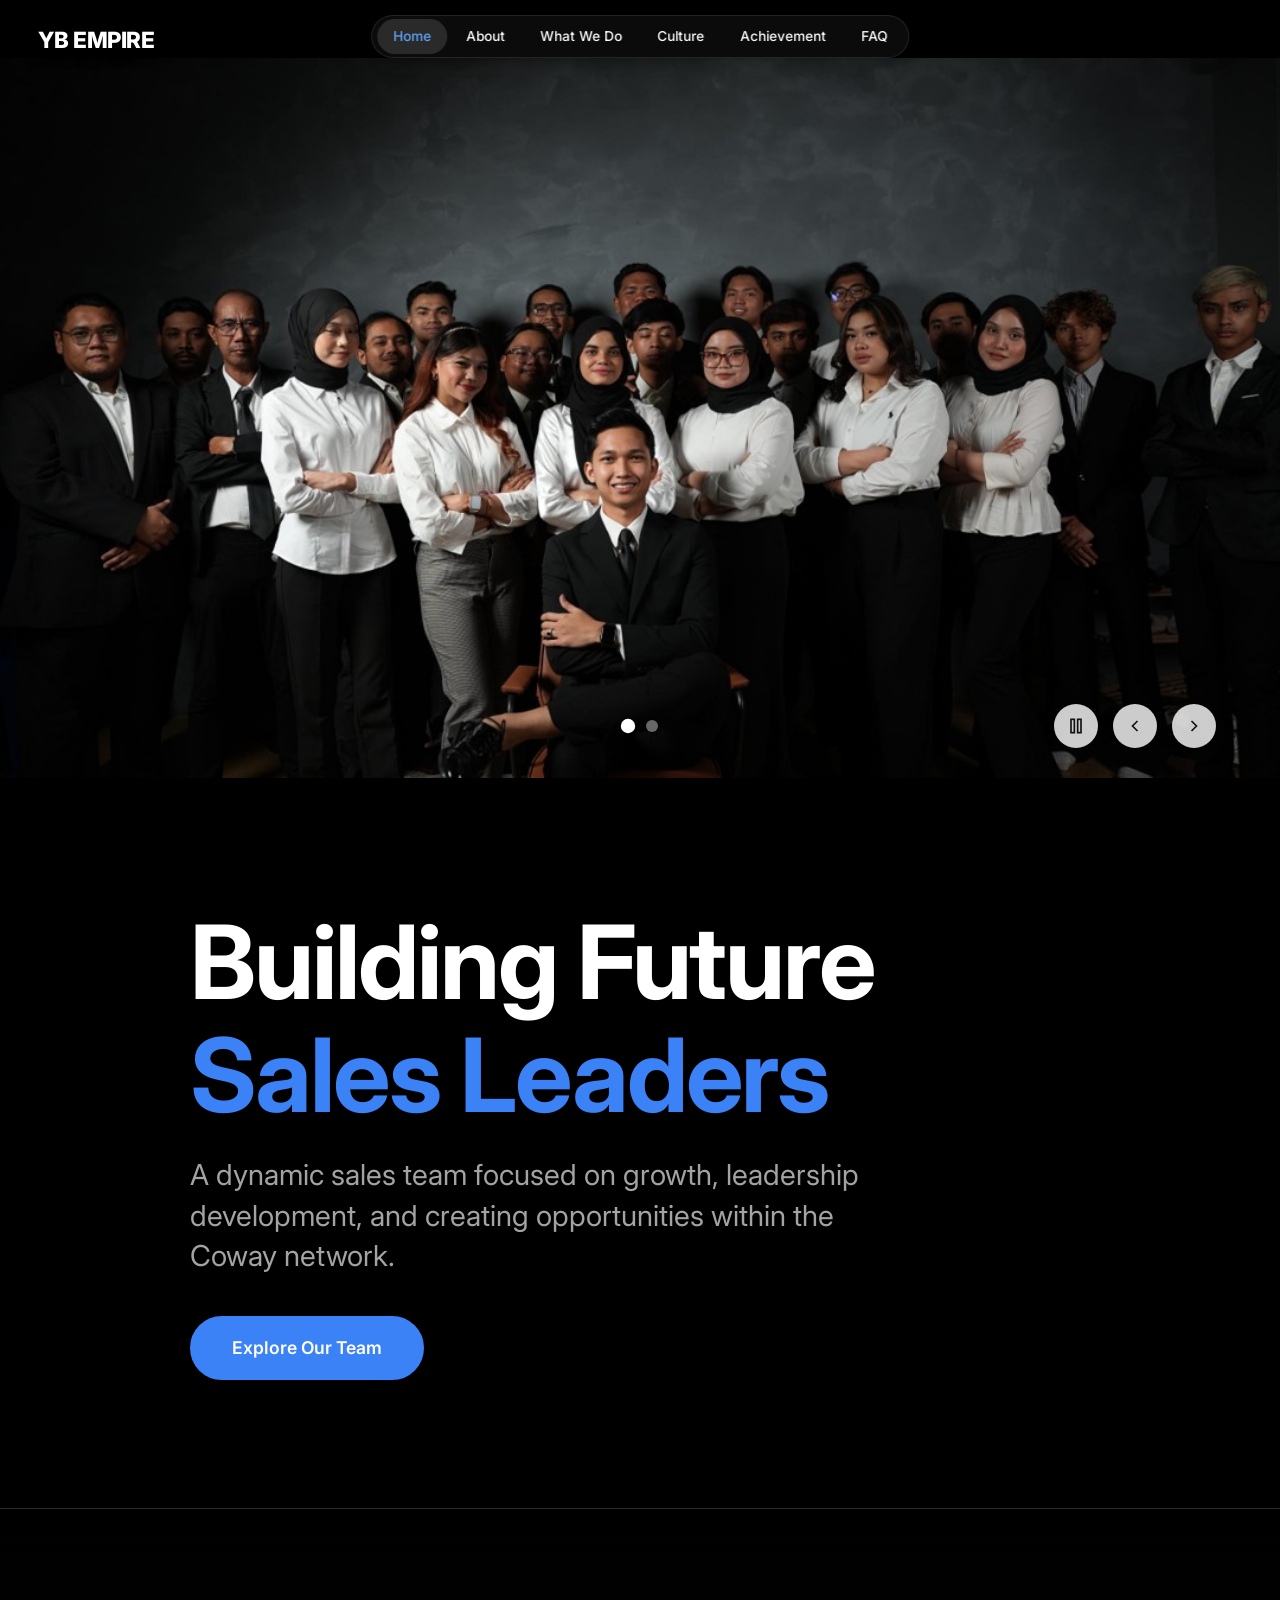
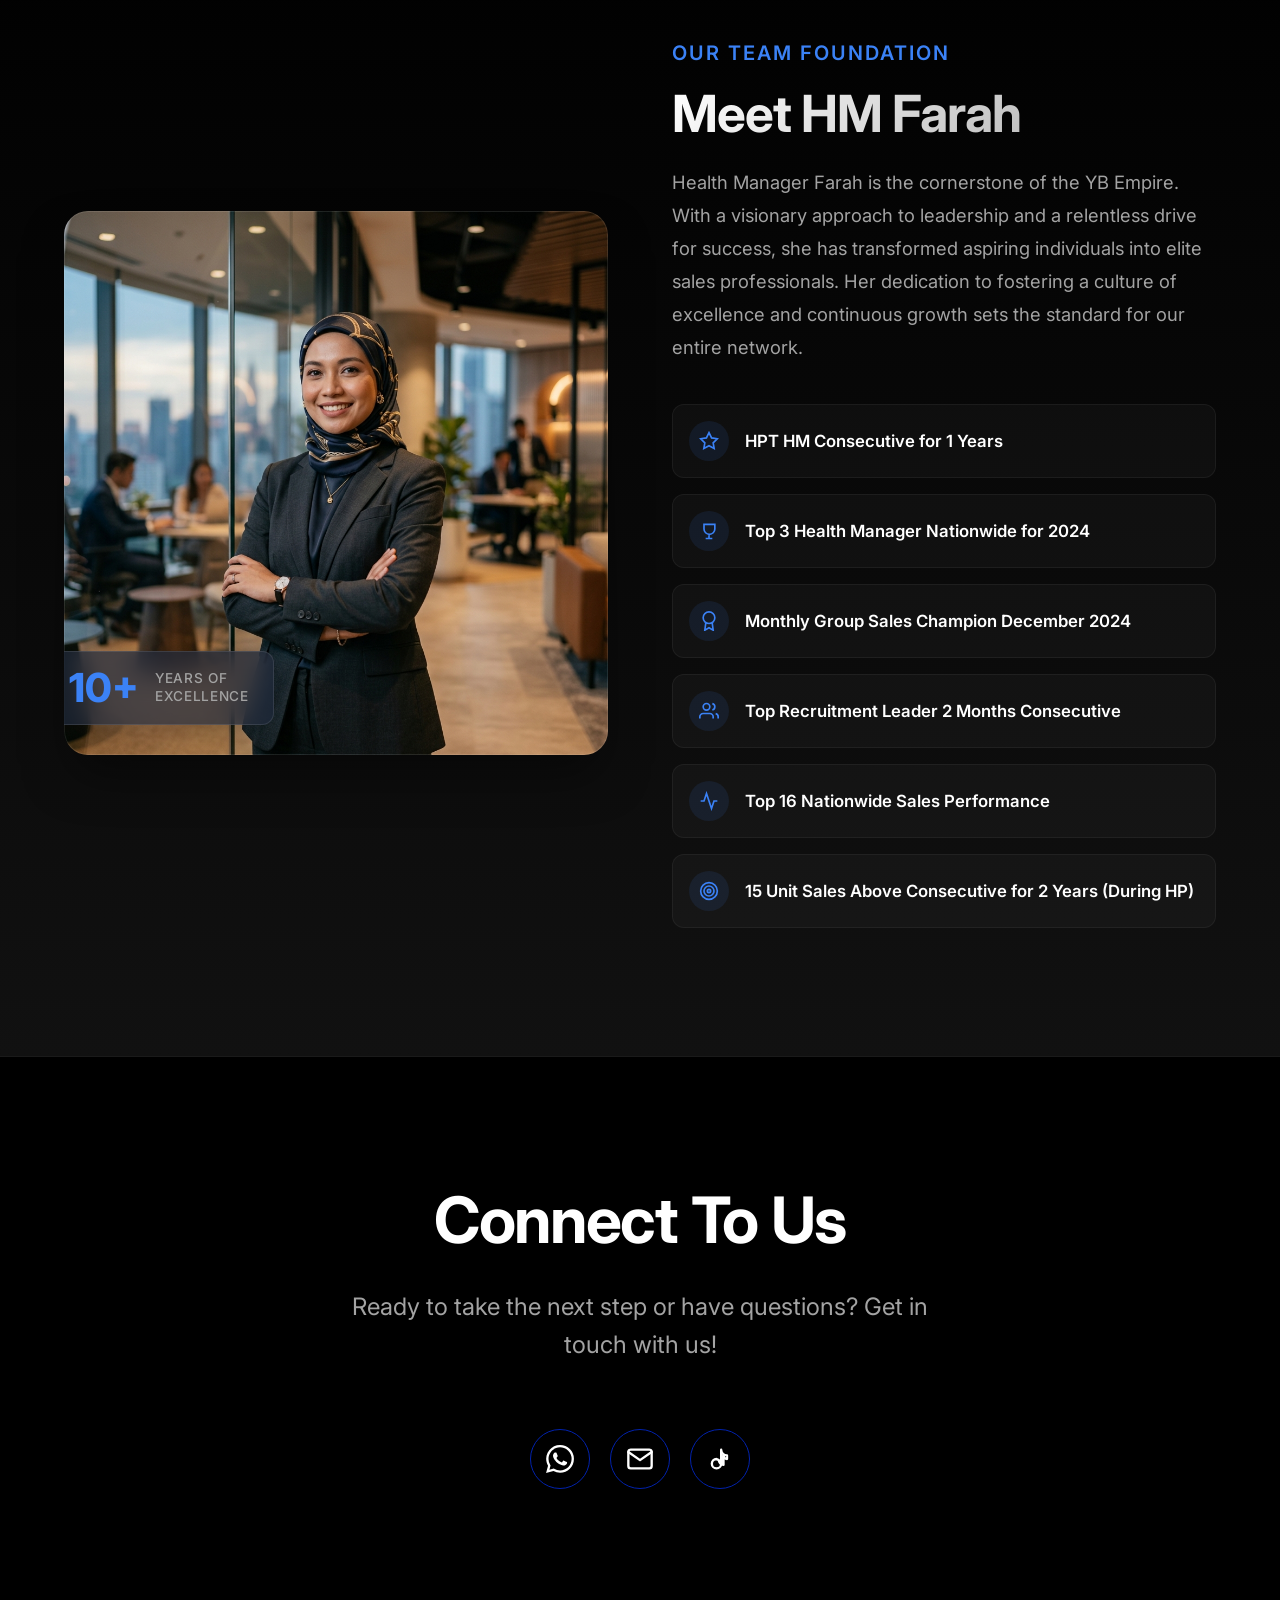
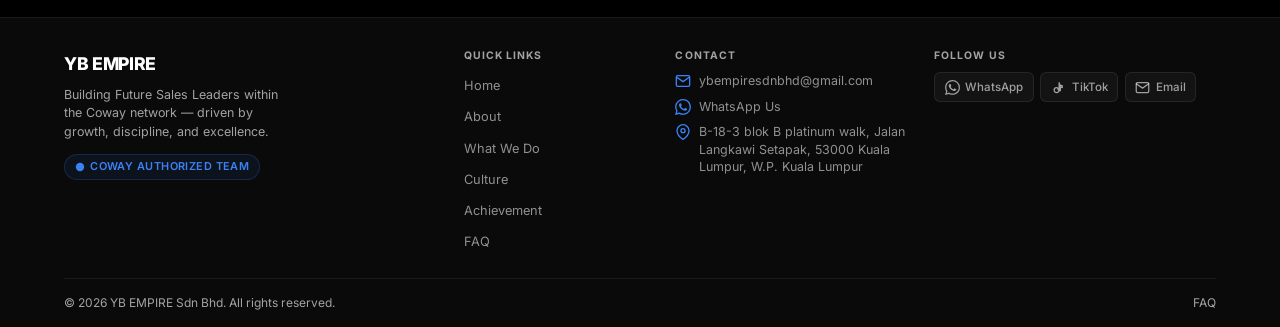
==== index.html @ 5e428b5c "ksjsjaj" ====
<!DOCTYPE html>
<html lang="en">
<head>
   <!-- <meta http-equiv="refresh" content="0;url=maintainance.html"> -->
    <meta charset="UTF-8">
    <meta name="viewport" content="width=device-width, initial-scale=1.0">
    <title>Aiman Jesam | Building Future Sales Leaders</title>
    <!-- Google Fonts -->
    <link rel="preconnect" href="https://fonts.googleapis.com">
    <link rel="preconnect" href="https://fonts.gstatic.com" crossorigin>
    <link href="https://fonts.googleapis.com/css2?family=Inter:wght@300;400;500;600;700;800&display=swap" rel="stylesheet">
    <link rel="stylesheet" href="styles.css">
</head>
<body style="padding-top: 58px;">
    <!-- LOGO -->
    <a href="index.html" class="logo">YB EMPIRE</a>

    <header class="navbar" id="navbar">
        <div class="menu-toggle" id="menu-toggle">
            <span></span>
            <span></span>
            <span></span>
        </div>
        <nav class="nav-links" id="nav-links">
            <a href="index.html" class="active">Home</a>
            <a href="about.html">About</a>
            <a href="services.html">What We Do</a>
            <a href="culture.html">Culture</a>
            <a href="achievement.html">Achievement</a>
            <a href="faq.html">FAQ</a>
        </nav>
    </header>

    <!-- SECTION 1 – PHOTO SLIDER -->
    <section class="hero photo-slider" id="hero" style="min-height: 80vh;">
        <div class="hero-bg">
            <img src="assets/images/background1.jpg" class="slider-image active" alt="Slide 1">
            <img src="assets/images/background2.jpg" class="slider-image" alt="Slide 2">
          
        </div>

        <!-- Slider Controls -->
        <div class="slider-controls">
            <div class="slider-dots">
                <span class="dot active" data-index="0"></span>
                <span class="dot" data-index="1"></span>
                
            </div>
            <div class="slider-buttons">
                <button id="slider-pause" aria-label="Pause">
                    <svg viewBox="0 0 24 24" width="20" height="20" stroke="currentColor" stroke-width="2" fill="none"><rect x="6" y="4" width="4" height="16"></rect><rect x="14" y="4" width="4" height="16"></rect></svg>
                </button>
                <button id="slider-prev" aria-label="Previous">
                    <svg viewBox="0 0 24 24" width="20" height="20" stroke="currentColor" stroke-width="2" fill="none"><polyline points="15 18 9 12 15 6"></polyline></svg>
                </button>
                <button id="slider-next" aria-label="Next">
                    <svg viewBox="0 0 24 24" width="20" height="20" stroke="currentColor" stroke-width="2" fill="none"><polyline points="9 18 15 12 9 6"></polyline></svg>
                </button>
            </div>
        </div>
    </section>

    <!-- SECTION 2 – HERO CONTENT -->
    <section class="hero-text-section section-padding" style="background-color: var(--color-bg);">
        <div class="container hero-content">
            <h1 class="reveal-up" style="font-size: clamp(3.5rem, 8vw, 6.5rem); margin-bottom: 1.5rem; line-height: 1.1; font-weight: 700; letter-spacing: -0.02em;">Building Future <br><span class="text-accent">Sales Leaders</span></h1>
            <p class="subheadline reveal-up delay-1" style="font-size: clamp(1.2rem, 2.5vw, 1.8rem); color: var(--color-text-muted); margin-bottom: 2.5rem; max-width: 700px; line-height: 1.4;">
                A dynamic sales team focused on growth, leadership development, and creating opportunities within the Coway network.
            </p>
            <div class="hero-actions reveal-up delay-2">
                <a href="about.html" class="btn btn-primary" style="padding: 1rem 2.5rem; font-size: 1.1rem;">Explore Our Team</a>
            </div>
        </div>
    </section>

    <!-- SECTION 3 - TEAM FOUNDATION -->
    <section class="team-foundation-section section-padding border-top" id="team-foundation">
        <div class="container">
            <div class="foundation-grid">
                <div class="foundation-image-wrapper reveal-right">
                    <img src="assets/images/hm_farah.png" alt="Health Manager Farah">
                    <div class="foundation-glass-badge">
                        <div class="badge-number">10+</div>
                        <div class="badge-text">Years of<br>Excellence</div>
                    </div>
                </div>
                <div class="foundation-content reveal-up">
                    <div class="foundation-subtitle">Our Team Foundation</div>
                    <h2>Meet HM Farah</h2>
                    <p class="foundation-desc">
                        Health Manager Farah is the cornerstone of the YB Empire. With a visionary approach to leadership and a relentless drive for success, she has transformed aspiring individuals into elite sales professionals. Her dedication to fostering a culture of excellence and continuous growth sets the standard for our entire network.
                    </p>
                    <div class="achievement-list">
                        <div class="achievement-item">
                            <div class="achievement-icon">
                                <svg viewBox="0 0 24 24" width="20" height="20" fill="none" stroke="currentColor" stroke-width="2"><path d="M12 2l3.09 6.26L22 9.27l-5 4.87 1.18 6.88L12 17.77l-6.18 3.25L7 14.14 2 9.27l6.91-1.01L12 2z"></path></svg>
                            </div>
                            <span class="achievement-text">HPT HM Consecutive for 1 Years</span>
                        </div>
                        <div class="achievement-item">
                            <div class="achievement-icon">
                                <svg viewBox="0 0 24 24" width="20" height="20" fill="none" stroke="currentColor" stroke-width="2"><path d="M8 21h8M12 17v4M7 4h10M5 4h14v5.5a6.5 6.5 0 01-13 0V4z"></path></svg>
                            </div>
                            <span class="achievement-text">Top 3 Health Manager Nationwide for 2024</span>
                        </div>
                        <div class="achievement-item">
                            <div class="achievement-icon">
                                <svg viewBox="0 0 24 24" width="20" height="20" fill="none" stroke="currentColor" stroke-width="2"><circle cx="12" cy="8" r="7"></circle><polyline points="8.21 13.89 7 23 12 20 17 23 15.79 13.88"></polyline></svg>
                            </div>
                            <span class="achievement-text">Monthly Group Sales Champion December 2024</span>
                        </div>
                        <div class="achievement-item">
                            <div class="achievement-icon">
                                <svg viewBox="0 0 24 24" width="20" height="20" fill="none" stroke="currentColor" stroke-width="2"><path d="M17 21v-2a4 4 0 0 0-4-4H5a4 4 0 0 0-4 4v2"></path><circle cx="9" cy="7" r="4"></circle><path d="M23 21v-2a4 4 0 0 0-3-3.87"></path><path d="M16 3.13a4 4 0 0 1 0 7.75"></path></svg>
                            </div>
                            <span class="achievement-text">Top Recruitment Leader 2 Months Consecutive</span>
                        </div>
                        <div class="achievement-item">
                            <div class="achievement-icon">
                                <svg viewBox="0 0 24 24" width="20" height="20" fill="none" stroke="currentColor" stroke-width="2"><polyline points="22 12 18 12 15 21 9 3 6 12 2 12"></polyline></svg>
                            </div>
                            <span class="achievement-text">Top 16 Nationwide Sales Performance</span>
                        </div>
                        <div class="achievement-item">
                            <div class="achievement-icon">
                                <svg viewBox="0 0 24 24" width="20" height="20" fill="none" stroke="currentColor" stroke-width="2"><circle cx="12" cy="12" r="10"></circle><circle cx="12" cy="12" r="6"></circle><circle cx="12" cy="12" r="2"></circle></svg>
                            </div>
                            <span class="achievement-text">15 Unit Sales Above Consecutive for 2 Years (During HP)</span>
                        </div>
                    </div>
                </div>
            </div>
        </div>
    </section>

    <!-- SECTION 4 - CONNECT TO US -->
    <section class="connect-cta section-padding text-center border-top" id="connect-cta">
        <div class="container reveal-up">
            <h2 class="section-title">Connect To Us</h2>
            <p class="lead-text mt-3 mx-auto" style="max-width: 600px;">
                Ready to take the next step or have questions? Get in touch with us!
            </p>
            <div class="social-links mt-5 d-flex justify-content-center" style="gap: 20px; flex-wrap: wrap;">
                <a href="https://wa.link/lccv3a" target="_blank" rel="noopener noreferrer" class="social-icon" aria-label="WhatsApp" style="width: 60px; height: 60px;">
                    <svg viewBox="0 0 24 24" width="28" height="28" fill="currentColor"><path d="M17.472 14.382c-.297-.149-1.758-.867-2.03-.967-.273-.099-.471-.148-.67.15-.197.297-.767.966-.94 1.164-.173.199-.347.223-.644.075-.297-.15-1.255-.463-2.39-1.475-.883-.788-1.48-1.761-1.653-2.059-.173-.297-.018-.458.13-.606.134-.133.298-.347.446-.52.149-.174.198-.298.298-.497.099-.198.05-.371-.025-.52-.075-.149-.669-1.612-.916-2.207-.242-.579-.487-.5-.669-.51-.173-.008-.371-.01-.57-.01-.198 0-.52.074-.792.372-.272.297-1.04 1.016-1.04 2.479 0 1.462 1.065 2.875 1.213 3.074.149.198 2.096 3.2 5.077 4.487.709.306 1.262.489 1.694.625.712.227 1.36.195 1.871.118.571-.085 1.758-.719 2.006-1.413.248-.694.248-1.289.173-1.413-.074-.124-.272-.198-.57-.347m-5.421 7.403h-.004a9.87 9.87 0 01-5.031-1.378l-.361-.214-3.741.982.998-3.648-.235-.374a9.86 9.86 0 01-1.51-5.26c.001-5.45 4.436-9.884 9.888-9.884 2.64 0 5.122 1.03 6.988 2.898a9.825 9.825 0 012.893 6.994c-.003 5.45-4.437 9.884-9.885 9.884m8.413-18.297A11.815 11.815 0 0012.05 0C5.495 0 .16 5.335.157 11.892c0 2.096.547 4.142 1.588 5.945L.057 24l6.305-1.654a11.882 11.882 0 005.683 1.448h.005c6.554 0 11.89-5.335 11.893-11.893a11.821 11.821 0 00-3.48-8.413z"/></svg>
                </a>
                <a href="https://mail.google.com/mail/?view=cm&fs=1&to=ybempiresdnbhd@gmail.com" target="_blank" rel="noopener noreferrer" class="social-icon" aria-label="Email" style="width: 60px; height: 60px;">
                    <svg viewBox="0 0 24 24" width="28" height="28" stroke="currentColor" stroke-width="2" fill="none" stroke-linecap="round" stroke-linejoin="round"><path d="M4 4h16c1.1 0 2 .9 2 2v12c0 1.1-.9 2-2 2H4c-1.1 0-2-.9-2-2V6c0-1.1.9-2 2-2z"></path><polyline points="22,6 12,13 2,6"></polyline></svg>
                </a>
                <a href="https://www.tiktok.com/@ybempire_?_t=8QW91o86x9c&_r=1" class="social-icon" aria-label="TikTok" style="width: 60px; height: 60px;">
                    <svg viewBox="0 0 24 24" width="28" height="28" stroke="currentColor" stroke-width="2" fill="none" stroke-linecap="round" stroke-linejoin="round"><path d="M9 12a4 4 0 1 0 4 4V4a5 5 0 0 0 5 5v3a3 3 0 0 1-3-3v8a4 4 0 0 1-4-4z"></path></svg>
                </a>
            </div>
        </div>
    </section>

    <footer class="site-footer">
        <div class="container">
            <div class="footer-grid">
                <!-- Brand Column -->
                <div class="footer-col footer-brand">
                    <a href="index.html" class="footer-logo">YB EMPIRE</a>
                    <p class="footer-tagline">Building Future Sales Leaders within the Coway network — driven by growth, discipline, and excellence.</p>
                    <span class="footer-badge">
                        <svg viewBox="0 0 24 24" width="10" height="10" fill="currentColor"><circle cx="12" cy="12" r="10"/></svg>
                        Coway Authorized Team
                    </span>
                </div>

                <!-- Quick Links Column -->
                <div class="footer-col">
                    <h4>Quick Links</h4>
                    <ul class="footer-links">
                        <li><a href="index.html">Home</a></li>
                        <li><a href="about.html">About</a></li>
                        <li><a href="services.html">What We Do</a></li>
                        <li><a href="culture.html">Culture</a></li>
                        <li><a href="achievement.html">Achievement</a></li>
                        <li><a href="faq.html">FAQ</a></li>
                    </ul>
                </div>

                <!-- Contact Column -->
                <div class="footer-col">
                    <h4>Contact</h4>
                    <ul class="footer-contact-list">
                        <li>
                            <svg viewBox="0 0 24 24" width="16" height="16" fill="none" stroke="currentColor" stroke-width="2"><path d="M4 4h16c1.1 0 2 .9 2 2v12c0 1.1-.9 2-2 2H4c-1.1 0-2-.9-2-2V6c0-1.1.9-2 2-2z"/><polyline points="22,6 12,13 2,6"/></svg>
                            <a href="https://mail.google.com/mail/?view=cm&fs=1&to=ybempiresdnbhd@gmail.com" target="_blank" rel="noopener noreferrer">ybempiresdnbhd@gmail.com</a>
                        </li>
                        <li>
                            <svg viewBox="0 0 24 24" width="16" height="16" fill="currentColor"><path d="M17.472 14.382c-.297-.149-1.758-.867-2.03-.967-.273-.099-.471-.148-.67.15-.197.297-.767.966-.94 1.164-.173.199-.347.223-.644.075-.297-.15-1.255-.463-2.39-1.475-.883-.788-1.48-1.761-1.653-2.059-.173-.297-.018-.458.13-.606.134-.133.298-.347.446-.52.149-.174.198-.298.298-.497.099-.198.05-.371-.025-.52-.075-.149-.669-1.612-.916-2.207-.242-.579-.487-.5-.669-.51-.173-.008-.371-.01-.57-.01-.198 0-.52.074-.792.372-.272.297-1.04 1.016-1.04 2.479 0 1.462 1.065 2.875 1.213 3.074.149.198 2.096 3.2 5.077 4.487.709.306 1.262.489 1.694.625.712.227 1.36.195 1.871.118.571-.085 1.758-.719 2.006-1.413.248-.694.248-1.289.173-1.413-.074-.124-.272-.198-.57-.347m-5.421 7.403h-.004a9.87 9.87 0 01-5.031-1.378l-.361-.214-3.741.982.998-3.648-.235-.374a9.86 9.86 0 01-1.51-5.26c.001-5.45 4.436-9.884 9.888-9.884 2.64 0 5.122 1.03 6.988 2.898a9.825 9.825 0 012.893 6.994c-.003 5.45-4.437 9.884-9.885 9.884m8.413-18.297A11.815 11.815 0 0012.05 0C5.495 0 .16 5.335.157 11.892c0 2.096.547 4.142 1.588 5.945L.057 24l6.305-1.654a11.882 11.882 0 005.683 1.448h.005c6.554 0 11.89-5.335 11.893-11.893a11.821 11.821 0 00-3.48-8.413z"/></svg>
                            <a href="https://wa.link/lccv3a" target="_blank" rel="noopener noreferrer">WhatsApp Us</a>
                        </li>
                        <li>
                            <svg viewBox="0 0 24 24" width="16" height="16" fill="none" stroke="currentColor" stroke-width="2"><path d="M21 10c0 7-9 13-9 13s-9-6-9-13a9 9 0 0 1 18 0z"/><circle cx="12" cy="10" r="3"/></svg>
                            <span style="display: inline-block; vertical-align: top; line-height: 1.4;">B-18-3 blok B platinum walk, Jalan Langkawi Setapak, 53000 Kuala Lumpur, W.P. Kuala Lumpur</span>
                        </li>
                    </ul>
                </div>

                <!-- Social Media Column -->
                <div class="footer-col">
                    <h4>Follow Us</h4>
                    <div class="footer-socials">
                        <a href="https://wa.link/lccv3a" target="_blank" rel="noopener noreferrer" class="footer-social-link" aria-label="WhatsApp">
                            <svg viewBox="0 0 24 24" width="15" height="15" fill="currentColor"><path d="M17.472 14.382c-.297-.149-1.758-.867-2.03-.967-.273-.099-.471-.148-.67.15-.197.297-.767.966-.94 1.164-.173.199-.347.223-.644.075-.297-.15-1.255-.463-2.39-1.475-.883-.788-1.48-1.761-1.653-2.059-.173-.297-.018-.458.13-.606.134-.133.298-.347.446-.52.149-.174.198-.298.298-.497.099-.198.05-.371-.025-.52-.075-.149-.669-1.612-.916-2.207-.242-.579-.487-.5-.669-.51-.173-.008-.371-.01-.57-.01-.198 0-.52.074-.792.372-.272.297-1.04 1.016-1.04 2.479 0 1.462 1.065 2.875 1.213 3.074.149.198 2.096 3.2 5.077 4.487.709.306 1.262.489 1.694.625.712.227 1.36.195 1.871.118.571-.085 1.758-.719 2.006-1.413.248-.694.248-1.289.173-1.413-.074-.124-.272-.198-.57-.347m-5.421 7.403h-.004a9.87 9.87 0 01-5.031-1.378l-.361-.214-3.741.982.998-3.648-.235-.374a9.86 9.86 0 01-1.51-5.26c.001-5.45 4.436-9.884 9.888-9.884 2.64 0 5.122 1.03 6.988 2.898a9.825 9.825 0 012.893 6.994c-.003 5.45-4.437 9.884-9.885 9.884m8.413-18.297A11.815 11.815 0 0012.05 0C5.495 0 .16 5.335.157 11.892c0 2.096.547 4.142 1.588 5.945L.057 24l6.305-1.654a11.882 11.882 0 005.683 1.448h.005c6.554 0 11.89-5.335 11.893-11.893a11.821 11.821 0 00-3.48-8.413z"/></svg>
                            WhatsApp
                        </a>
                        <a href="https://www.tiktok.com/@ybempire_?_t=8QW91o86x9c&_r=1" target="_blank" rel="noopener noreferrer" class="footer-social-link" aria-label="TikTok">
                            <svg viewBox="0 0 24 24" width="15" height="15" fill="none" stroke="currentColor" stroke-width="2" stroke-linecap="round" stroke-linejoin="round"><path d="M9 12a4 4 0 1 0 4 4V4a5 5 0 0 0 5 5v3a3 3 0 0 1-3-3v8a4 4 0 0 1-4-4z"/></svg>
                            TikTok
                        </a>
                        <a href="https://mail.google.com/mail/?view=cm&fs=1&to=ybempiresdnbhd@gmail.com" target="_blank" rel="noopener noreferrer" class="footer-social-link" aria-label="Email">
                            <svg viewBox="0 0 24 24" width="15" height="15" fill="none" stroke="currentColor" stroke-width="2" stroke-linecap="round" stroke-linejoin="round"><path d="M4 4h16c1.1 0 2 .9 2 2v12c0 1.1-.9 2-2 2H4c-1.1 0-2-.9-2-2V6c0-1.1.9-2 2-2z"/><polyline points="22,6 12,13 2,6"/></svg>
                            Email
                        </a>

                    </div>
                </div>
            </div>

            <!-- Footer Bottom Bar -->
            <div class="footer-bottom">
                <p>&copy; <span id="year">2025</span> YB EMPIRE Sdn Bhd. All rights reserved.</p>
                <div class="footer-bottom-links">
                    
                    <a href="faq.html">FAQ</a>
                </div>
            </div>
        </div>
    </footer>

    <script src="script.js"></script>
</body>



</html>
---- styles.css ----
/* =========================================
   VARIABLES & RESET
   ========================================= */
:root {
    --color-bg: #000000;
    --color-bg-light: #000000;
    --color-bg-dark: #111111;
    --color-text: #ffffff;
    --color-text-muted: #a3a3a3;
    --color-text-white: #ffffff;
    --color-accent: #3b82f6;
    /* A vibrant professional blue */
    --color-accent-hover: #60a5fa;

    --font-heading: 'Inter', sans-serif;
    --font-body: 'Inter', sans-serif;

    --transition-fast: 0.2s cubic-bezier(0.16, 1, 0.3, 1);
    --transition-base: 0.4s cubic-bezier(0.16, 1, 0.3, 1);
    --transition-slow: 0.8s cubic-bezier(0.16, 1, 0.3, 1);

    --space-sm: 1rem;
    --space-md: 2rem;
    --space-lg: 4rem;
    --space-xl: 8rem;
}

* {
    margin: 0;
    padding: 0;
    box-sizing: border-box;
}

html {
    scroll-behavior: smooth;
    font-size: 16px;
    -ms-overflow-style: none;
    /* IE and Edge */
    scrollbar-width: none;
    /* Firefox */
}

/* Hide global scrollbar for Chrome, Safari, and Opera */
html::-webkit-scrollbar,
body::-webkit-scrollbar {
    width: 0;
    display: none;
}

body {
    font-family: var(--font-body);
    color: var(--color-text);
    background-color: var(--color-bg);
    line-height: 1.6;
    overflow-x: hidden;
    -webkit-font-smoothing: antialiased;
    -ms-overflow-style: none;
    /* IE and Edge */
    scrollbar-width: none;
    /* Firefox */
}

img {
    max-width: 100%;
    display: block;
}

a {
    text-decoration: none;
    color: inherit;
}

ul {
    list-style: none;
}

/* =========================================
   TYPOGRAPHY
   ========================================= */
h1,
h2,
h3,
h4,
h5,
h6 {
    font-family: var(--font-heading);
    line-height: 1.1;
    font-weight: 700;
    letter-spacing: -0.02em;
}

.text-accent {
    color: var(--color-accent);
}

.section-title {
    font-size: clamp(2.5rem, 5vw, 4rem);
    margin-bottom: var(--space-md);
}

.lead-text {
    font-size: clamp(1.2rem, 2vw, 1.5rem);
    font-weight: 400;
    color: var(--color-text-muted);
}

.text-center {
    text-align: center;
}

.text-white {
    color: var(--color-text-white);
}

/* =========================================
   LAYOUT & UTILITIES
   ========================================= */
.container {
    width: 90%;
    max-width: 1320px;
    margin: 0 auto;
}

.section-padding {
    padding: var(--space-xl) 0;
}

.bg-light {
    background-color: var(--color-bg-light);
}

.bg-dark {
    background-color: var(--color-bg-dark);
}

.mt-3 {
    margin-top: 1.5rem;
}

.mt-4 {
    margin-top: 2rem;
}

.mt-5 {
    margin-top: 4rem;
}

.mb-4 {
    margin-bottom: 2rem;
}

.mx-auto {
    margin-left: auto;
    margin-right: auto;
}

.pb-2 {
    padding-bottom: 1rem;
}

.pt-3 {
    padding-top: 1.5rem;
}

.border-top {
    border-top: 1px solid rgba(255, 255, 255, 0.1);
}

.bg-dark .border-top {
    border-top: 1px solid rgba(255, 255, 255, 0.1);
}

/* =========================================
   BUTTONS
   ========================================= */
.btn {
    display: inline-block;
    padding: 1rem 2rem;
    border-radius: 50px;
    font-weight: 600;
    font-size: 1rem;
    transition: all var(--transition-fast);
    cursor: pointer;
    text-align: center;
}

.btn-primary {
    background-color: var(--color-accent);
    color: white;
    border: 2px solid var(--color-accent);
}

.btn-primary:hover {
    background-color: var(--color-accent-hover);
    border-color: var(--color-accent-hover);
    transform: translateY(-2px);
    box-shadow: 0 10px 20px rgba(37, 99, 235, 0.2);
}

.btn-outline {
    background-color: transparent;
    color: var(--color-text);
    border: 2px solid var(--color-text);
}

.btn-outline:hover {
    background-color: var(--color-text);
    color: var(--color-bg);
}

/* =========================================
   NAVBAR
   ========================================= */
.navbar {
    position: fixed;
    top: 15px;
    left: 50%;
    transform: translateX(-50%);
    width: auto;
    padding: 0.2rem 0.3rem;
    /* Further reduced padding */
    z-index: 1000;
    transition: all var(--transition-fast);
    background-color: rgba(17, 17, 17, 0.65);
    backdrop-filter: blur(12px);
    -webkit-backdrop-filter: blur(12px);
    border: 1px solid rgba(255, 255, 255, 0.1);
    border-radius: 50px;
    box-shadow: 0 4px 15px rgba(0, 0, 0, 0.3);
}

.navbar.scrolled {
    top: 15px;
    box-shadow: 0 8px 25px rgba(0, 0, 0, 0.08);
}

.logo {
    position: absolute;
    top: 22px;
    /* Adjusted slightly to align nicely with smaller navbar */
    left: 3vw;
    font-weight: 800;
    font-size: 1.4rem;
    /* Kept readable */
    letter-spacing: -0.02em;
    font-family: var(--font-heading);
    z-index: 1005;
    /* High z-index to stay above other elements */
    color: var(--color-text);
    /* Add text shadow so it remains legible when scrolling over dark background images */
    text-shadow: 0 0 10px rgba(0, 0, 0, 0.8), 0 0 20px rgba(0, 0, 0, 0.8);
    transition: all var(--transition-fast);
}

.nav-links {
    display: flex;
    align-items: center;
    gap: 0.2rem;
}

.nav-links a {
    font-weight: 500;
    font-size: 0.85rem;
    /* Shrunk font size to make pill smaller */
    color: var(--color-text);
    padding: 0.4rem 1rem;
    /* Shrunk inner link padding */
    border-radius: 50px;
    transition: all var(--transition-fast);
    white-space: nowrap;
}

.nav-links a:hover {
    background-color: rgba(255, 255, 255, 0.1);
}

.nav-links a.active {
    background-color: #2a2a2a;
    color: #60a5fa;
}

.menu-toggle {
    display: none;
    flex-direction: column;
    justify-content: space-between;
    width: 24px;
    height: 18px;
    cursor: pointer;
}

.menu-toggle span {
    display: block;
    height: 2px;
    width: 100%;
    background-color: var(--color-text);
    border-radius: 2px;
    transition: all 0.3s ease;
}

/* =========================================
   SECTION 1: HERO
   ========================================= */
.hero {
    position: relative;
    min-height: 100vh;
    display: flex;
    align-items: center;
    padding-top: 80px;
    /* offset for navbar */
    overflow: hidden;
}

.hero-bg {
    position: absolute;
    top: 0;
    left: 0;
    width: 100%;
    height: 100%;
    z-index: -1;
}

.hero-overlay {
    position: absolute;
    top: 0;
    left: 0;
    width: 100%;
    height: 100%;
    background: linear-gradient(180deg, rgba(17, 17, 17, 0.8) 0%, rgba(17, 17, 17, 1) 100%);
}

.hero-content {
    max-width: 900px;
}

.hero h1 {
    font-size: clamp(3.5rem, 8vw, 6.5rem);
    margin-bottom: 1.5rem;
    color: var(--color-text);
}

.hero .subheadline {
    font-size: clamp(1.2rem, 2.5vw, 1.8rem);
    color: var(--color-text-muted);
    margin-bottom: 2.5rem;
    max-width: 700px;
    line-height: 1.4;
}

/* =========================================
   SECTION 2: ABOUT
   ========================================= */
.about-grid {
    display: grid;
    grid-template-columns: 1fr 1fr;
    gap: var(--space-lg);
    align-items: flex-start;
}

.about-title-wrapper {
    position: sticky;
    top: 120px;
}

.title-line {
    width: 80px;
    height: 4px;
    background-color: var(--color-accent);
    margin-top: 1rem;
}

.about-text-wrapper p {
    font-size: 1.1rem;
    margin-bottom: 1.5rem;
    color: var(--color-text-muted);
}

.about-text-wrapper p.lead-text {
    color: var(--color-text);
    font-weight: 500;
    font-size: 1.5rem;
    line-height: 1.5;
    margin-bottom: 2.5rem;
}

/* =========================================
   SECTION 3: SERVICES
   ========================================= */
.services-grid {
    display: grid;
    grid-template-columns: repeat(auto-fit, minmax(300px, 1fr));
    gap: 2rem;
}

.service-card {
    background: #000000;
    padding: 3rem 2.5rem;
    border-radius: 16px;
    box-shadow: 0 20px 40px rgba(0, 0, 0, 0.5);
    transition: transform var(--transition-base), box-shadow var(--transition-base);
    border: 1px solid var(--color-accent);
    height: 100%;
}

.service-card:hover {
    transform: translateY(-10px);
    box-shadow: 0 30px 60px rgba(0, 0, 0, 0.08);
}

.card-icon {
    font-size: 3rem;
    font-weight: 800;
    color: rgb(106, 125, 167);
    /* faded accent */
    margin-bottom: 1.5rem;
    font-family: var(--font-heading);
}

.service-card h3 {
    font-size: 1.5rem;
    margin-bottom: 1.5rem;
}

.service-card ul {
    border-top: 1px solid var(--color-bg-light);
    padding-top: 1.5rem;
}

.service-card li {
    padding: 0.8rem 0;
    color: var(--color-text-muted);
    display: flex;
    align-items: center;
}

.service-card li::before {
    content: '→';
    color: var(--color-accent);
    margin-right: 10px;
    font-weight: bold;
}

/* =========================================
   SECTION 4: CULTURE
   ========================================= */
.culture-header {
    max-width: 800px;
    margin-bottom: var(--space-md);
}

.culture-lead {
    font-size: 1.8rem;
    font-weight: 500;
    line-height: 1.4;
    margin-bottom: 1.5rem;
}

.culture-sub {
    font-size: 1.2rem;
    color: var(--color-text-muted);
}

.culture-gallery {
    display: grid;
    grid-template-columns: repeat(3, 1fr);
    gap: 1.5rem;
    padding: 0 1.5rem;
}

.gallery-item {
    position: relative;
    border-radius: 16px;
    overflow: hidden;
    aspect-ratio: 4/5;
}

.image-wrapper {
    width: 100%;
    height: 100%;
    overflow: hidden;
}

.gallery-item img {
    width: 100%;
    height: 100%;
    object-fit: cover;
    transition: transform 0.6s cubic-bezier(0.16, 1, 0.3, 1);
}

.gallery-item:hover img {
    transform: scale(1.05);
}

.item-caption {
    position: absolute;
    bottom: 0;
    left: 0;
    width: 100%;
    padding: 2rem 1.5rem;
    background: linear-gradient(to top, rgba(0, 0, 0, 0.8), transparent);
    color: white;
    font-weight: 600;
    font-size: 1.2rem;
    transform: translateY(20px);
    opacity: 0;
    transition: all var(--transition-base);
}

.gallery-item:hover .item-caption {
    transform: translateY(0);
    opacity: 1;
}

/* =========================================
   SECTION 5: GROWTH & OPPORTUNITY
   ========================================= */
.career-flow {
    display: flex;
    align-items: center;
    justify-content: space-between;
    margin-top: var(--space-xl);
    padding: 0 2rem;
    position: relative;
}

.flow-step {
    text-align: center;
    position: relative;
    z-index: 2;
    flex: 1;
}

.timeline-label-connector {
    position: absolute;
    top: -30px;
    left: 50%;
    transform: translateX(-50%);
    font-weight: 600;
    color: var(--color-text-muted);
    font-size: 0.95rem;
    white-space: nowrap;
}

.step-circle {
    width: 80px;
    height: 80px;
    border-radius: 50%;
    background-color: var(--color-bg-dark);
    border: 2px solid var(--color-accent);
    color: var(--color-accent);
    display: flex;
    align-items: center;
    justify-content: center;
    font-size: 2rem;
    font-weight: 700;
    margin: 0 auto 1.5rem;
    transition: all var(--transition-base);
    box-shadow: 0 0 0 10px rgba(37, 99, 235, 0.1);
}

.flow-step:hover .step-circle {
    background-color: var(--color-accent);
    color: white;
    box-shadow: 0 0 0 15px rgba(37, 99, 235, 0.2);
    transform: scale(1.1);
}

.step-circle.glow {
    background-color: var(--color-accent);
    color: white;
    transform: scale(1.15);
    box-shadow: 0 0 25px rgba(59, 130, 246, 0.6), 0 0 0 15px rgba(37, 99, 235, 0.2);
    border-color: #fff;
}

.flow-step:hover .step-circle.glow {
    transform: scale(1.25);
    box-shadow: 0 0 35px rgba(59, 130, 246, 0.8), 0 0 0 20px rgba(37, 99, 235, 0.3);
}

.flow-step h4 {
    font-size: 1.3rem;
    margin-bottom: 0.5rem;
}

.flow-step p {
    color: var(--color-text-muted);
    font-size: 0.9rem;
}

.flow-connector {
    flex: 1;
    height: 2px;
    background: linear-gradient(90deg, var(--color-accent) 50%, rgba(255, 255, 255, 0.1) 50%);
    background-size: 200% 100%;
    background-position: 100% 0;
    margin: -60px 0 0 0;
    z-index: 1;
    position: relative;
}

.flow-connector.active {
    background-position: 0 0;
    transition: background-position 1s ease-out;
}

.reward-strip p {
    display: inline-block;
    background: rgba(255, 255, 255, 0.05);
    padding: 0.8rem 2rem;
    border-radius: 50px;
    font-weight: 600;
    letter-spacing: 1px;
    font-size: 1rem;
    color: #e2e8f0;
    border: 1px solid rgba(255, 255, 255, 0.1);
}

@media (max-width: 768px) {
    .reward-strip p {
        font-size: 0.85rem;
        padding: 0.8rem 1rem;
    }
}

.achiever-preview-bar {
    display: inline-block;
    padding: 1rem 2rem;
    background: linear-gradient(90deg, rgba(30, 41, 59, 0.8), rgba(15, 23, 42, 0.9));
    border: 1px solid rgba(255, 255, 255, 0.1);
    border-left: 3px solid var(--color-accent);
    border-radius: 8px;
    color: #fff;
    font-size: 1.1rem;
    transition: all 0.3s ease;
    box-shadow: 0 10px 25px rgba(0, 0, 0, 0.3);
    text-decoration: none;
}

.achiever-preview-bar:hover {
    transform: translateY(-3px);
    box-shadow: 0 15px 35px rgba(59, 130, 246, 0.2);
    background: linear-gradient(90deg, rgba(30, 41, 59, 1), rgba(30, 58, 138, 0.6));
    border-color: rgba(255, 255, 255, 0.2);
    border-left: 3px solid #60a5fa;
}

.achiever-preview-bar .hover-arrow {
    display: inline-block;
    margin-left: 10px;
    transition: transform 0.3s ease;
    color: var(--color-accent);
}

.achiever-preview-bar:hover .hover-arrow {
    transform: translateX(5px);
    color: #60a5fa;
}

/* =========================================
   SECTION 6: JOURNEY (TIMELINE)
   ========================================= */
.timeline {
    position: relative;
    max-width: 800px;
    margin: 4rem auto 0;
}

.timeline::before {
    content: '';
    position: absolute;
    top: 0;
    bottom: 0;
    left: 20px;
    width: 2px;
    background-color: var(--color-bg-light);
}

.timeline-item {
    position: relative;
    padding-left: 60px;
    margin-bottom: 3rem;
}

.timeline-item:last-child {
    margin-bottom: 0;
}

.timeline-year {
    position: absolute;
    left: 0;
    top: 0;
    width: 42px;
    height: 42px;
    border-radius: 50%;
    background-color: var(--color-accent);
    color: white;
    font-size: 0.8rem;
    font-weight: 700;
    display: flex;
    align-items: center;
    justify-content: center;
    z-index: 2;
    box-shadow: 0 0 0 8px var(--color-bg);
}

.timeline-content {
    background: var(--color-bg);
    padding: 2rem;
    border-radius: 12px;
    border: 1px solid var(--color-bg-light);
    box-shadow: 0 10px 30px rgba(0, 0, 0, 0.02);
    transition: transform var(--transition-base);
}

.timeline-item:hover .timeline-content {
    transform: translateX(10px);
    border-color: rgba(37, 99, 235, 0.2);
}

.timeline-content h3 {
    margin-bottom: 0.5rem;
    font-size: 1.3rem;
}

.timeline-content p {
    color: var(--color-text-muted);
}

/* =========================================
   SECTION 7: CONNECT
   ========================================= */
.social-links {
    display: flex;
    justify-content: center;
    gap: 1.5rem;
    flex-wrap: wrap;
}

.social-icon {
    position: relative;
    display: flex;
    align-items: center;
    justify-content: center;
    width: 50px;
    height: 50px;
    border-radius: 50%;
    background-color: var(--color-bg-light);
    color: var(--color-text);
    border: 1px solid rgb(2, 34, 173);
    transition: all var(--transition-base);
}

.social-icon:hover {
    background-color: var(--color-accent);
    color: white;
    transform: translateY(-5px);
    box-shadow: 0 10px 20px rgba(37, 99, 235, 0.2);
}

/* Tooltip for social icons */
.social-icon::after {
    content: attr(aria-label);
    position: absolute;
    bottom: -40px;
    left: 50%;
    transform: translateX(-50%);
    background-color: var(--color-text);
    color: var(--color-bg, #fff);
    padding: 6px 12px;
    border-radius: 6px;
    font-size: 0.85rem;
    font-weight: 600;
    white-space: nowrap;
    opacity: 0;
    visibility: hidden;
    transition: opacity 0.3s ease, bottom 0.3s ease;
    pointer-events: none;
    box-shadow: 0 4px 6px rgba(0, 0, 0, 0.1);
}

.social-icon:hover::after {
    opacity: 1;
    visibility: visible;
    bottom: -30px;
}

/* =========================================
   FOOTER – COMPACT LAYOUT
   ========================================= */
.site-footer {
    background: #0a0a0a;
    border-top: 1px solid rgba(255,255,255,0.07);
    padding: 2rem 0 0;
}

.footer-grid {
    display: grid;
    grid-template-columns: 1.6fr 0.8fr 1fr 1.2fr;
    gap: 1.5rem;
    padding-bottom: 1.5rem;
}

/* Brand column */
.footer-brand .footer-logo {
    font-size: 1.1rem;
    font-weight: 800;
    letter-spacing: -0.02em;
    color: #fff;
    display: inline-block;
    margin-bottom: 0.5rem;
}

.footer-brand .footer-tagline {
    color: var(--color-text-muted);
    font-size: 0.78rem;
    line-height: 1.5;
    max-width: 220px;
    margin-bottom: 0.75rem;
}

.footer-badge {
    display: inline-flex;
    align-items: center;
    gap: 0.35rem;
    background: rgba(59,130,246,0.08);
    border: 1px solid rgba(59,130,246,0.2);
    color: var(--color-accent);
    font-size: 0.68rem;
    font-weight: 600;
    padding: 0.2rem 0.6rem;
    border-radius: 50px;
    letter-spacing: 0.04em;
    text-transform: uppercase;
}

/* Column headings */
.footer-col h4 {
    font-size: 0.65rem;
    font-weight: 700;
    letter-spacing: 0.1em;
    text-transform: uppercase;
    color: var(--color-text-muted);
    margin-bottom: 0.7rem;
}

/* Quick links */
.footer-links {
    list-style: none;
    padding: 0;
    margin: 0;
    display: flex;
    flex-direction: column;
    gap: 0.35rem;
}

.footer-links li a {
    color: rgba(255,255,255,0.55);
    font-size: 0.8rem;
    transition: color 0.2s ease, padding-left 0.2s ease;
    display: inline-block;
}

.footer-links li a:hover {
    color: var(--color-accent);
    padding-left: 3px;
}

/* Contact info */
.footer-contact-list {
    list-style: none;
    padding: 0;
    margin: 0;
    display: flex;
    flex-direction: column;
    gap: 0.5rem;
}

.footer-contact-list li {
    display: flex;
    align-items: flex-start;
    gap: 0.5rem;
    color: rgba(255,255,255,0.55);
    font-size: 0.78rem;
    line-height: 1.4;
}

.footer-contact-list li svg {
    flex-shrink: 0;
    margin-top: 1px;
    color: var(--color-accent);
}

.footer-contact-list li a {
    color: rgba(255,255,255,0.55);
    transition: color 0.2s ease;
}

.footer-contact-list li a:hover {
    color: var(--color-accent);
}

/* Social media icons in footer */
.footer-socials {
    display: flex;
    flex-wrap: wrap;
    gap: 0.4rem;
}

.footer-social-link {
    display: flex;
    align-items: center;
    gap: 0.35rem;
    background: rgba(255,255,255,0.04);
    border: 1px solid rgba(255,255,255,0.08);
    border-radius: 6px;
    padding: 0.3rem 0.6rem;
    color: rgba(255,255,255,0.6);
    font-size: 0.72rem;
    font-weight: 500;
    transition: all 0.2s ease;
    text-decoration: none;
}

.footer-social-link:hover {
    background: var(--color-accent);
    border-color: var(--color-accent);
    color: #fff;
    transform: translateY(-1px);
}

.footer-social-link svg {
    flex-shrink: 0;
}

/* Footer bottom bar */
.footer-bottom {
    border-top: 1px solid rgba(255,255,255,0.07);
    padding: 0.9rem 0;
    display: flex;
    align-items: center;
    justify-content: space-between;
    flex-wrap: wrap;
    gap: 0.5rem;
}

.footer-bottom p {
    color: var(--color-text-muted);
    font-size: 0.75rem;
}

.footer-bottom-links {
    display: flex;
    gap: 1rem;
}

.footer-bottom-links a {
    color: var(--color-text-muted);
    font-size: 0.75rem;
    transition: color 0.2s ease;
}

.footer-bottom-links a:hover {
    color: var(--color-accent);
}

@media (max-width: 1024px) {
    .footer-grid {
        grid-template-columns: 1fr 1fr;
        gap: 1.25rem;
    }
}

@media (max-width: 600px) {
    .footer-grid {
        grid-template-columns: 1fr 1fr;
        gap: 1rem;
    }
    .footer-bottom {
        flex-direction: column;
        align-items: center;
        text-align: center;
    }
    .footer-bottom-links {
        gap: 0.75rem;
        flex-wrap: wrap;
        justify-content: center;
    }
}

/* =========================================
   ANIMATIONS & REVEALS
   ========================================= */
.reveal-up {
    opacity: 0;
    transform: translateY(40px);
    transition: opacity 0.8s ease-out, transform 0.8s cubic-bezier(0.16, 1, 0.3, 1);
}

.reveal-up.active {
    opacity: 1;
    transform: translateY(0);
}

.reveal-scale {
    opacity: 0;
    transform: scale(0.95);
    transition: opacity 0.8s ease-out, transform 0.8s cubic-bezier(0.16, 1, 0.3, 1);
}

.reveal-scale.active {
    opacity: 1;
    transform: scale(1);
}

.reveal-right {
    opacity: 0;
    transform: translateX(-40px);
    transition: opacity 0.8s ease-out, transform 0.8s cubic-bezier(0.16, 1, 0.3, 1);
}

.reveal-right.active {
    opacity: 1;
    transform: translateX(0);
}

.delay-1 {
    transition-delay: 0.1s;
}

.delay-2 {
    transition-delay: 0.2s;
}

.delay-3 {
    transition-delay: 0.3s;
}

/* =========================================
   RESPONSIVE DESIGN
   ========================================= */
@media (max-width: 992px) {
    .about-grid {
        grid-template-columns: 1fr;
        gap: 2rem;
    }

    .about-title-wrapper {
        position: static;
    }

    .culture-gallery {
        grid-template-columns: repeat(2, 1fr);
    }

    .career-flow {
        flex-direction: column;
        gap: 3rem;
    }

    .flow-connector {
        width: 2px;
        height: 50px;
        margin: -20px 0;
        background: linear-gradient(180deg, var(--color-accent) 50%, rgba(255, 255, 255, 0.1) 50%);
        background-size: 100% 200%;
        background-position: 0 100%;
    }

    .flow-connector.active {
        background-position: 0 0;
    }

    .timeline-label-connector {
        top: 50%;
        left: 20px;
        transform: translateY(-50%);
    }
}

@media (max-width: 768px) {

    /* Responsive adjustment for the logo */
    .logo {
        font-size: 1rem;
        top: 32px;
        /* Align vertically with the center of the mobile hamburger menu */
        left: 4vw;
        text-shadow: 0 0 5px rgba(0, 0, 0, 0.9), 0 0 15px rgba(0, 0, 0, 0.9);
    }

    /* Reset navbar container so it doesn't bound its children */
    .navbar,
    .navbar.scrolled {
        position: static;
        /* Let children escape fixed context */
        width: 100%;
        height: 0;
        padding: 0;
        margin: 0;
        background: transparent;
        border: none;
        box-shadow: none;
        backdrop-filter: none;
        -webkit-backdrop-filter: none;
        transform: none;
    }

    .menu-toggle {
        display: flex;
        position: fixed;
        top: 20px;
        right: 4vw;
        z-index: 1003;
        width: 50px;
        height: 50px;
        background-color: var(--color-bg-light);
        border: 1px solid rgba(0, 0, 0, 0.1);
        border-radius: 50%;
        flex-direction: column;
        justify-content: center;
        align-items: center;
        cursor: pointer;
        box-shadow: 0 4px 10px rgba(0, 0, 0, 0.1);
    }

    .menu-toggle span {
        display: block;
        height: 2px;
        width: 20px;
        background-color: var(--color-text);
        border-radius: 2px;
        transition: all 0.3s ease;
        margin: 2.5px 0;
    }

    .menu-toggle.active span:nth-child(1) {
        transform: translateY(7px) rotate(45deg);
    }

    .menu-toggle.active span:nth-child(2) {
        opacity: 0;
    }

    .menu-toggle.active span:nth-child(3) {
        transform: translateY(-7px) rotate(-45deg);
    }

    .nav-links {
        position: fixed;
        top: 0;
        right: -100vw;
        /* fully offscreen */
        width: 100vw;
        height: 100vh;
        background-color: rgba(245, 244, 239, 0.98);
        backdrop-filter: blur(10px);
        -webkit-backdrop-filter: blur(10px);
        display: flex;
        flex-direction: column;
        justify-content: center;
        align-items: center;
        gap: 2rem;
        transition: right 0.4s cubic-bezier(0.16, 1, 0.3, 1);
        z-index: 1002;
    }

    .nav-links.active {
        right: 0;
    }

    .nav-links a {
        font-size: 1.8rem;
        padding: 0.5rem;
        font-weight: 600;
        opacity: 1;
        transform: none;
        color: var(--color-text);
        transition: color 0.3s ease;
    }

    .nav-links a.active {
        color: var(--color-accent);
        background-color: transparent;
    }

    .hero h1 {
        font-size: 3rem;
    }

    .culture-gallery {
        grid-template-columns: 1fr;
    }

    .services-grid {
        grid-template-columns: 1fr;
    }


}

/* =========================================
   PHOTO SLIDER & HERO CONTROLS
   ========================================= */
.slider-image {
    position: absolute;
    top: 0;
    left: 0;
    width: 100%;
    height: 100%;
    object-fit: cover;
    opacity: 0;
    transition: opacity 1.5s ease-in-out;
}

.slider-image.active {
    opacity: 1;
}

/* Slider Controls */
.slider-controls {
    position: absolute;
    bottom: 30px;
    width: 100%;
    display: flex;
    justify-content: center;
    padding: 0 5%;
    z-index: 20;
    align-items: center;
}

@media (max-width: 768px) {
    .slider-controls {
        flex-direction: column;
        gap: 20px;
        bottom: 20px;
    }

    .slider-buttons {
        margin-left: 0 !important;
    }

    .slider-dots {
        position: static !important;
        transform: none !important;
    }
}

.slider-dots {
    display: flex;
    gap: 12px;
    position: absolute;
    left: 50%;
    transform: translateX(-50%);
}

.dot {
    width: 12px;
    height: 12px;
    border-radius: 50%;
    background-color: rgba(255, 255, 255, 0.4);
    cursor: pointer;
    transition: all 0.3s;
}

.dot.active {
    background-color: #ffffff;
    transform: scale(1.2);
}

.slider-buttons {
    display: flex;
    gap: 15px;
    margin-left: auto;
}

.slider-buttons button {
    background-color: rgba(255, 255, 255, 0.8);
    border: none;
    width: 44px;
    height: 44px;
    border-radius: 50%;
    cursor: pointer;
    display: flex;
    align-items: center;
    justify-content: center;
    color: #111;
    transition: all var(--transition-fast);
}

.slider-buttons button:hover {
    background-color: #fff;
    transform: scale(1.1);
}

/* =========================================
   READ MORE MODAL
   ========================================= */
.read-more-link {
    display: inline-flex;
    align-items: center;
    color: var(--color-accent);
    font-weight: 600;
    font-size: 0.95rem;
    text-decoration: none;
    transition: all var(--transition-fast);
    padding: 0.6rem 1.5rem;
    border: 1px solid var(--color-accent);
    border-radius: 30px;
    margin-top: 1rem;
    margin-left: 1rem;
    /* Moves the button a little bit to the right */
    background: transparent;
}

.read-more-link:hover {
    background-color: var(--color-accent);
    color: #ffffff;
    transform: translateX(5px);
    box-shadow: 0 4px 15px rgba(59, 130, 246, 0.4);
}

.modal-overlay {
    position: fixed;
    top: 0;
    left: 0;
    width: 100%;
    height: 100%;
    background-color: rgba(90, 90, 90, 0.95);
    z-index: 2000;
    display: none;
    align-items: center;
    justify-content: center;
    opacity: 0;
    transition: opacity var(--transition-base);
}

.modal-overlay.active {
    display: flex;
    opacity: 1;
}

.modal-content {
    background-color: transparent;
    width: 90%;
    max-width: 1000px;
    position: relative;
    color: #fff;
}

.close-modal {
    position: absolute;
    top: -40px;
    right: -20px;
    font-size: 3rem;
    font-weight: bold;
    cursor: pointer;
    color: #fff;
    transition: color var(--transition-fast);
    z-index: 2001;
    line-height: 1;
}

.close-modal:hover {
    color: #ccc;
}

.modal-body {
    display: flex;
    flex-wrap: wrap;
    gap: 3rem;
    background: transparent;
    max-height: 80vh;
    overflow-y: auto;
    padding-right: 10px;
    -ms-overflow-style: none;
    /* IE and Edge */
    scrollbar-width: none;
    /* Firefox */
}

.modal-body::-webkit-scrollbar {
    display: none;
}

.modal-image {
    flex: 1 1 300px;
}

.modal-image img {
    width: 100%;
    border-radius: 8px;
    object-fit: cover;
    box-shadow: 0 10px 30px rgba(0, 0, 0, 0.5);
    max-height: 450px;
}

.modal-text {
    flex: 2 1 400px;
}

.modal-text h2 {
    font-size: 2rem;
    margin-bottom: 0.5rem;
}

.modal-text p {
    font-size: 1rem;
    line-height: 1.8;
    color: #e0e0e0;
}

@media (max-width: 768px) {
    .modal-body {
        flex-direction: column;
        gap: 1.5rem;
        max-height: 80vh;
        overflow-y: auto;
        padding-right: 10px;
    }

    .close-modal {
        top: -40px;
        right: 0;
    }
}

/* Facecard Grid Styles */
.facecard-grid {
    display: grid;
    grid-template-columns: repeat(3, 1fr);
    gap: 20px;
    width: 100%;
    padding: 10px;
}

@media (max-width: 992px) {
    .facecard-grid {
        grid-template-columns: repeat(2, 1fr);
    }
}

@media (max-width: 768px) {
    .facecard-grid {
        grid-template-columns: 1fr;
    }
}

.facecard {
    background-color: #000;
    padding: 15px;
    /* Creates the black border effect */
    display: flex;
    flex-direction: column;
}

.facecard-image {
    width: 100%;
    aspect-ratio: 3/4;
}

.facecard-image img {
    width: 100%;
    height: 100%;
    object-fit: cover;
    box-shadow: none;
}

.facecard-info {
    background-color: #2563eb;
    /* Blue from standard accent or similar to image */
    color: #fff;
    text-align: center;
    padding: 1.5rem 1rem;
    display: flex;
    flex-direction: column;
    justify-content: center;
    flex-grow: 1;
}

.facecard-info h3 {
    margin: 0 0 0.5rem 0;
    font-size: 1.3rem;
    font-weight: 700;
    color: #fff;
}

.facecard-info p {
    margin: 0 0 1.5rem 0;
    font-size: 1rem;
    color: #e0e0e0;
}

.facecard-link {
    color: #fff;
    text-decoration: underline;
    font-size: 0.95rem;
    transition: color 0.2s;
}

.facecard-link:hover {
    color: #ccc;
}

/* =========================================
   TEAM FOUNDATION SECTION
   ========================================= */
.team-foundation-section {
    position: relative;
    overflow: hidden;
    background: linear-gradient(to bottom, var(--color-bg), var(--color-bg-dark));
}

.foundation-grid {
    display: grid;
    grid-template-columns: 1fr 1fr;
    gap: 4rem;
    align-items: center;
}

@media (max-width: 992px) {
    .foundation-grid {
        grid-template-columns: 1fr;
        gap: 2.5rem;
    }
}

.foundation-image-wrapper {
    position: relative;
    border-radius: 24px;
    overflow: hidden;
    box-shadow: 0 25px 50px -12px rgba(0, 0, 0, 0.5);
}

.foundation-image-wrapper::before {
    content: '';
    position: absolute;
    top: 0; left: 0; right: 0; bottom: 0;
    border-radius: 24px;
    box-shadow: inset 0 0 0 1px rgba(255, 255, 255, 0.1);
    z-index: 2;
    pointer-events: none;
}

.foundation-image-wrapper img {
    width: 100%;
    height: auto;
    object-fit: cover;
    transform: scale(1.02);
    transition: transform 0.8s cubic-bezier(0.16, 1, 0.3, 1);
}

.foundation-image-wrapper:hover img {
    transform: scale(1.05);
}

.foundation-glass-badge {
    position: absolute;
    bottom: 30px;
    left: -20px;
    background: rgba(30, 41, 59, 0.7);
    backdrop-filter: blur(12px);
    -webkit-backdrop-filter: blur(12px);
    border: 1px solid rgba(255, 255, 255, 0.1);
    padding: 1rem 1.5rem;
    border-radius: 12px;
    z-index: 3;
    display: flex;
    align-items: center;
    gap: 1rem;
    box-shadow: 0 10px 30px rgba(0, 0, 0, 0.3);
    animation: float 6s ease-in-out infinite;
}

@media (max-width: 768px) {
    .foundation-glass-badge {
        left: 10px;
        bottom: 20px;
    }
}

@keyframes float {
    0% { transform: translateY(0px); }
    50% { transform: translateY(-10px); }
    100% { transform: translateY(0px); }
}

.badge-number {
    font-size: 2.5rem;
    font-weight: 800;
    color: var(--color-accent);
    line-height: 1;
}

.badge-text {
    font-size: 0.85rem;
    color: var(--color-text-muted);
    font-weight: 500;
    text-transform: uppercase;
    letter-spacing: 0.05em;
    line-height: 1.3;
}

.foundation-content h2 {
    font-size: clamp(2.5rem, 4vw, 3.5rem);
    margin-bottom: 1.5rem;
    background: linear-gradient(135deg, #fff 0%, #a3a3a3 100%);
    -webkit-background-clip: text;
    background-clip: text;
    -webkit-text-fill-color: transparent;
}

.foundation-subtitle {
    font-size: 1.25rem;
    color: var(--color-accent);
    font-weight: 600;
    margin-bottom: 1rem;
    text-transform: uppercase;
    letter-spacing: 0.1em;
}

.foundation-desc {
    font-size: 1.15rem;
    color: var(--color-text-muted);
    line-height: 1.8;
    margin-bottom: 2.5rem;
}

.achievement-list {
    display: flex;
    flex-direction: column;
    gap: 1rem;
}

.achievement-item {
    display: flex;
    align-items: center;
    gap: 1rem;
    background: rgba(255, 255, 255, 0.03);
    padding: 1rem;
    border-radius: 12px;
    border: 1px solid rgba(255, 255, 255, 0.05);
    transition: transform 0.3s ease, background 0.3s ease;
}

.achievement-item:hover {
    transform: translateX(10px);
    background: rgba(59, 130, 246, 0.05);
    border-color: rgba(59, 130, 246, 0.2);
}

.achievement-icon {
    width: 40px;
    height: 40px;
    border-radius: 50%;
    background: rgba(59, 130, 246, 0.1);
    color: var(--color-accent);
    display: flex;
    align-items: center;
    justify-content: center;
    flex-shrink: 0;
}

.achievement-text {
    font-weight: 600;
    color: var(--color-text-white);
    font-size: 1.05rem;
}
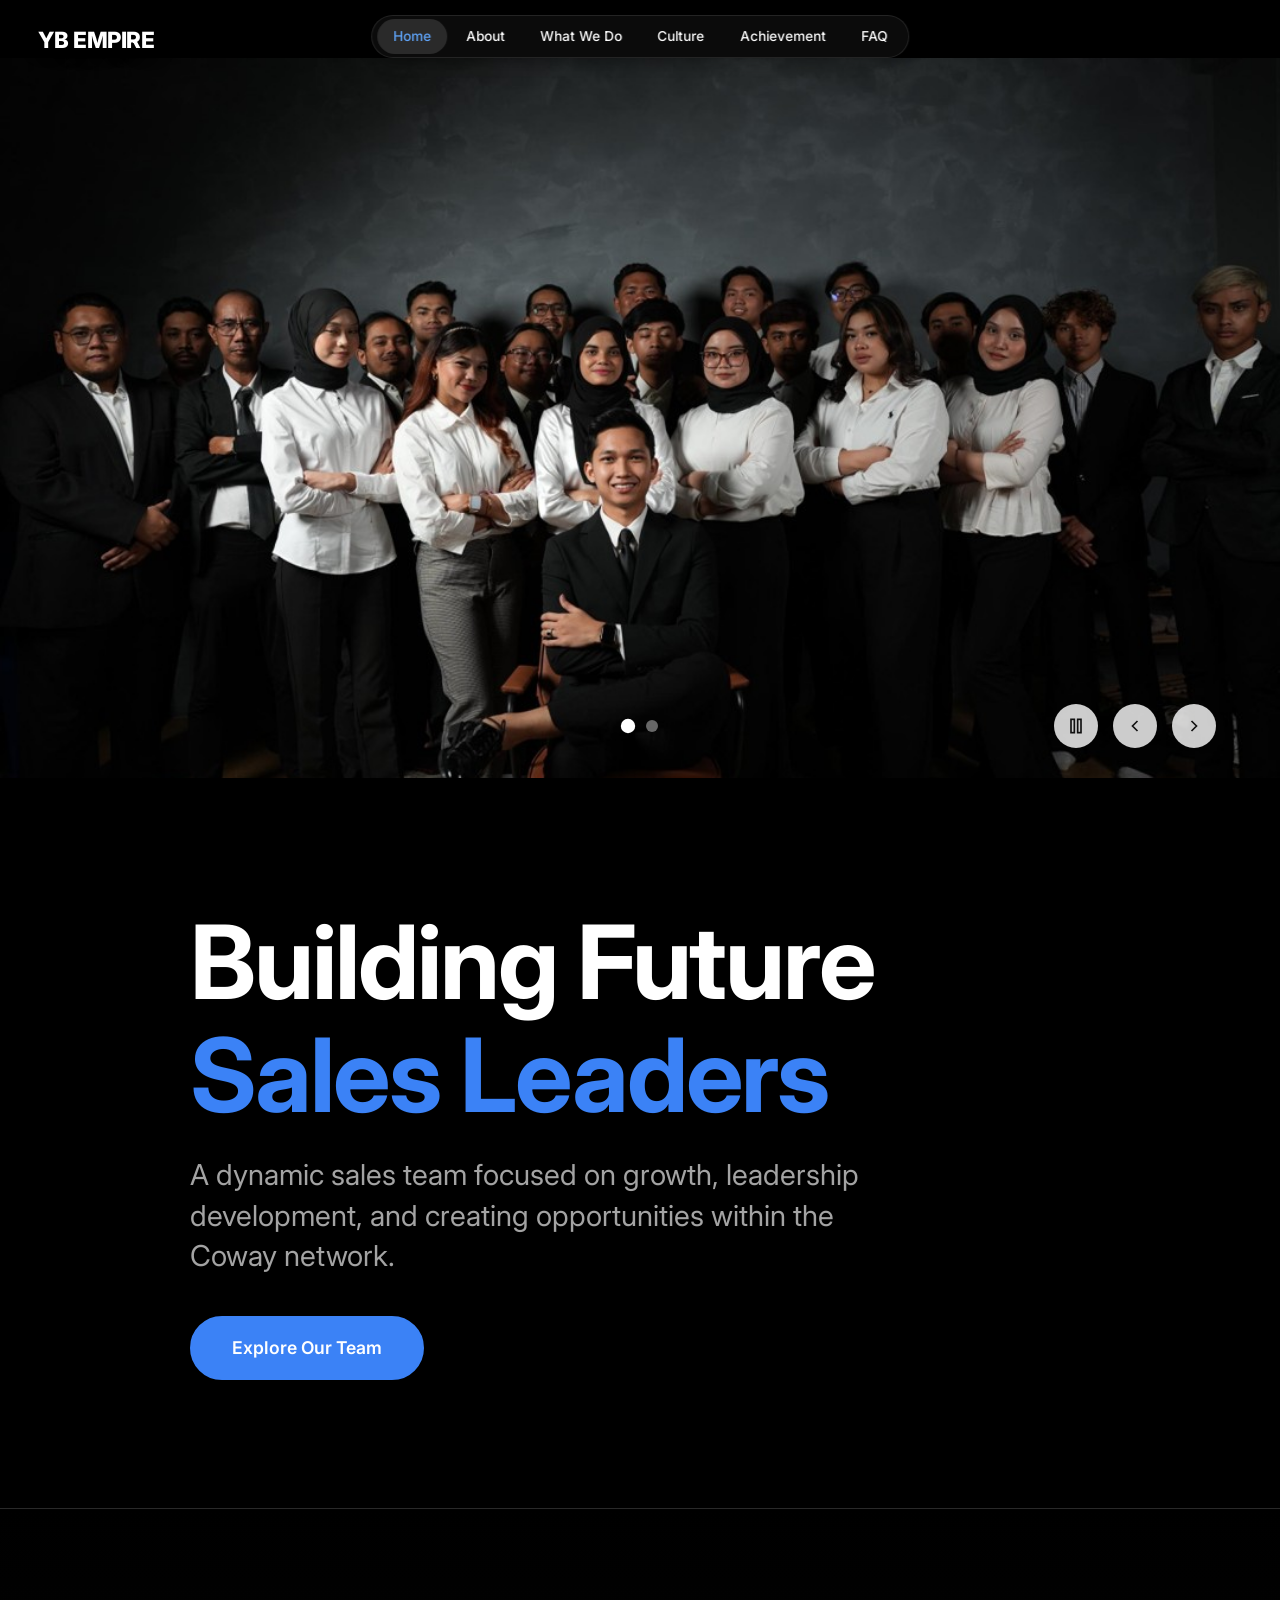
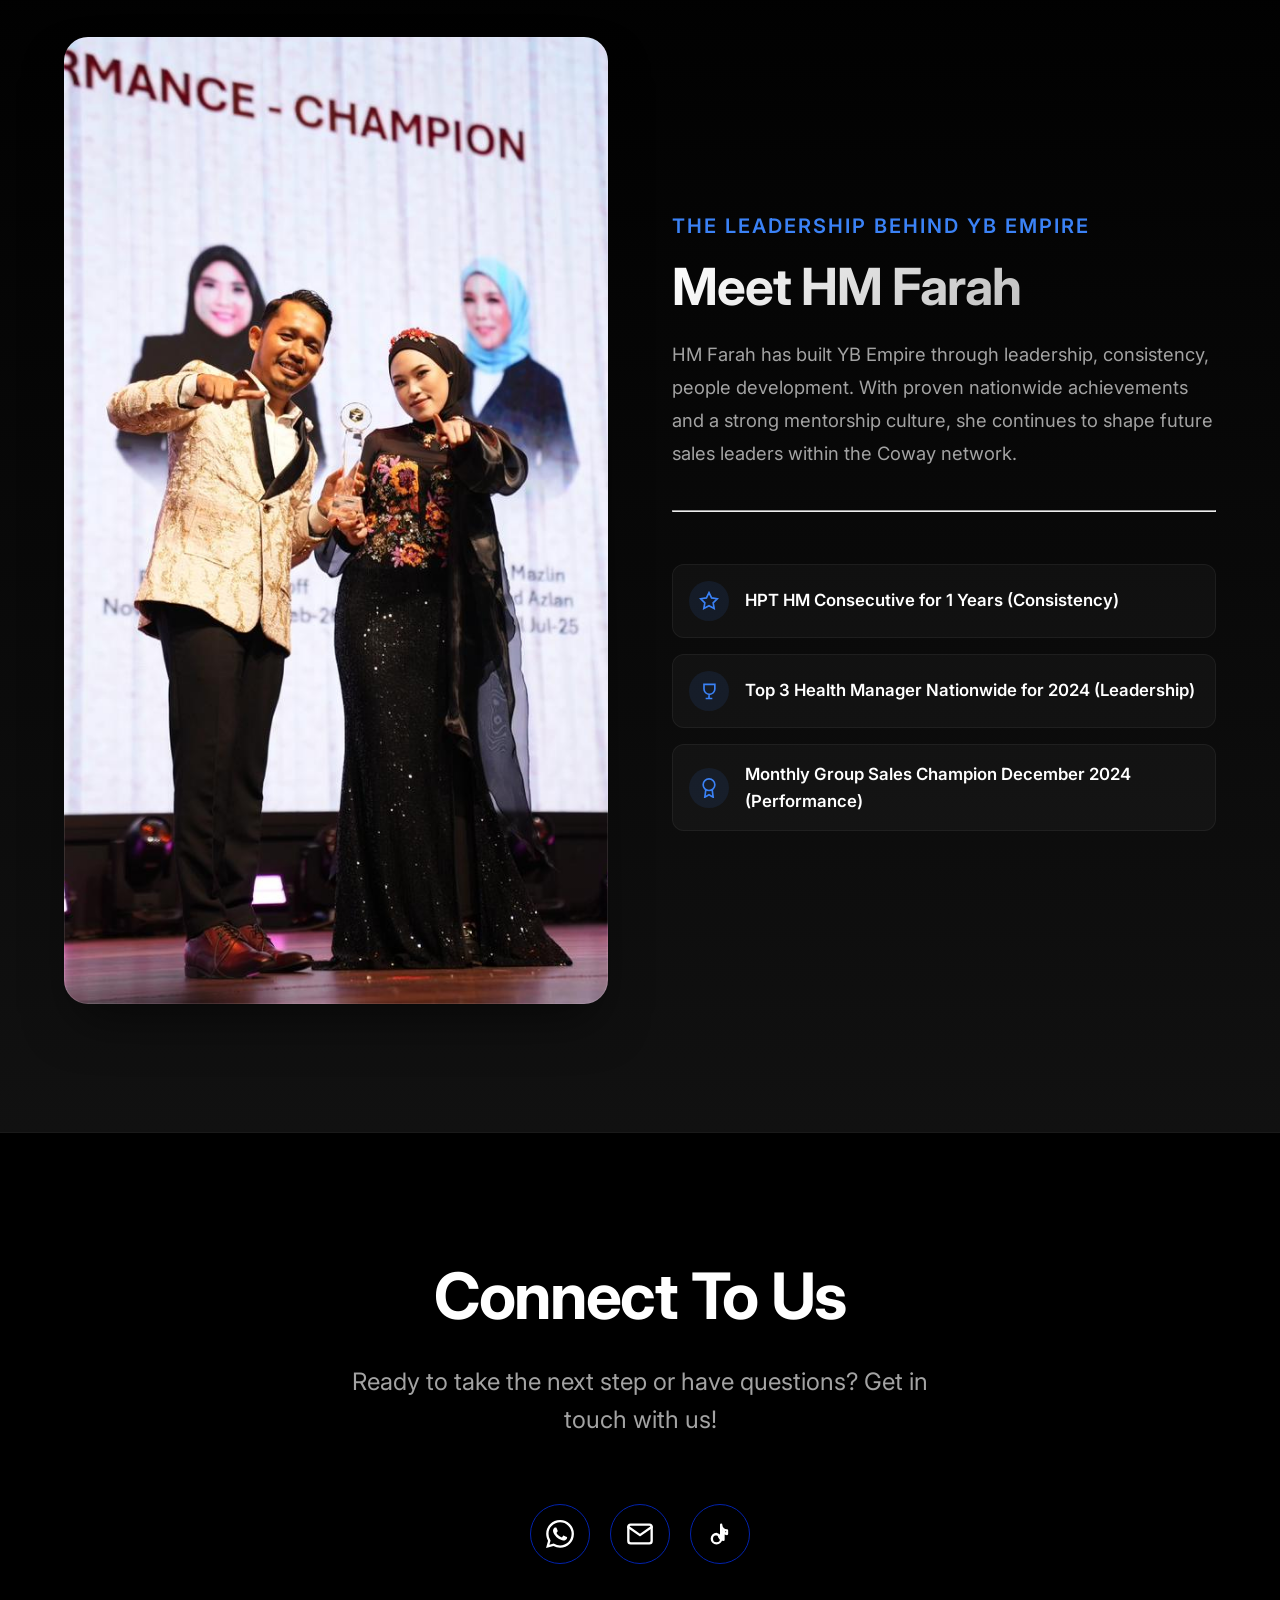
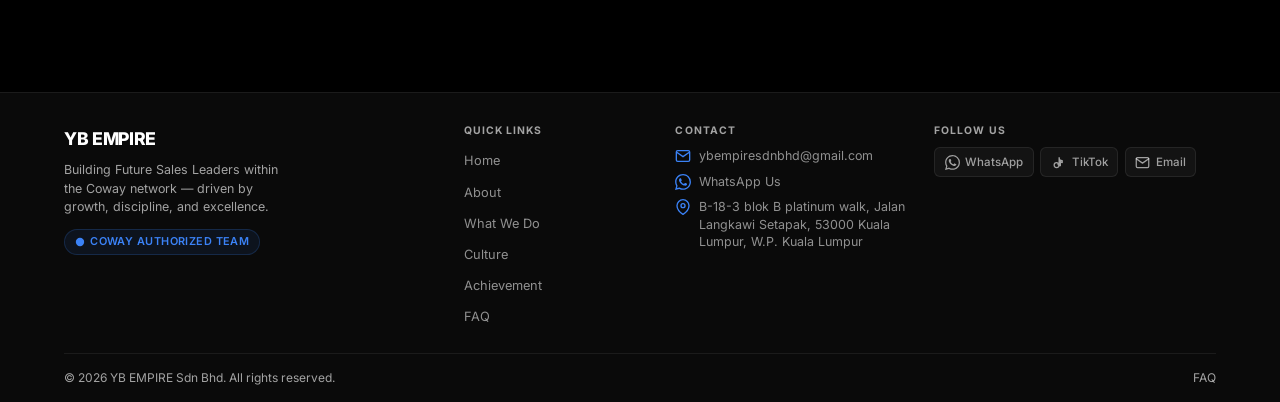
==== commit ee0825aa: "hm farah pic" ====
--- a/index.html
+++ b/index.html
@@ -78,54 +78,35 @@
         <div class="container">
             <div class="foundation-grid">
                 <div class="foundation-image-wrapper reveal-right">
-                    <img src="assets/images/hm_farah.png" alt="Health Manager Farah">
-                    <div class="foundation-glass-badge">
-                        <div class="badge-number">10+</div>
-                        <div class="badge-text">Years of<br>Excellence</div>
-                    </div>
+                    <img src="assets/images/HM_Farah.jpeg" alt="Health Manager Farah">
                 </div>
                 <div class="foundation-content reveal-up">
-                    <div class="foundation-subtitle">Our Team Foundation</div>
+                    <div class="foundation-subtitle">THE LEADERSHIP BEHIND YB EMPIRE</div>
                     <h2>Meet HM Farah</h2>
                     <p class="foundation-desc">
-                        Health Manager Farah is the cornerstone of the YB Empire. With a visionary approach to leadership and a relentless drive for success, she has transformed aspiring individuals into elite sales professionals. Her dedication to fostering a culture of excellence and continuous growth sets the standard for our entire network.
+                      HM Farah has built YB Empire through leadership, consistency, people development. With proven nationwide achievements and a strong mentorship culture, she continues to shape future sales leaders within the Coway network. 
                     </p>
+                    <hr>
+                    <br>
+                    <br>
                     <div class="achievement-list">
                         <div class="achievement-item">
                             <div class="achievement-icon">
                                 <svg viewBox="0 0 24 24" width="20" height="20" fill="none" stroke="currentColor" stroke-width="2"><path d="M12 2l3.09 6.26L22 9.27l-5 4.87 1.18 6.88L12 17.77l-6.18 3.25L7 14.14 2 9.27l6.91-1.01L12 2z"></path></svg>
                             </div>
-                            <span class="achievement-text">HPT HM Consecutive for 1 Years</span>
+                            <span class="achievement-text">HPT HM Consecutive for 1 Years (Consistency)</span>
                         </div>
                         <div class="achievement-item">
                             <div class="achievement-icon">
                                 <svg viewBox="0 0 24 24" width="20" height="20" fill="none" stroke="currentColor" stroke-width="2"><path d="M8 21h8M12 17v4M7 4h10M5 4h14v5.5a6.5 6.5 0 01-13 0V4z"></path></svg>
                             </div>
-                            <span class="achievement-text">Top 3 Health Manager Nationwide for 2024</span>
+                            <span class="achievement-text">Top 3 Health Manager Nationwide for 2024 (Leadership)</span>
                         </div>
                         <div class="achievement-item">
                             <div class="achievement-icon">
                                 <svg viewBox="0 0 24 24" width="20" height="20" fill="none" stroke="currentColor" stroke-width="2"><circle cx="12" cy="8" r="7"></circle><polyline points="8.21 13.89 7 23 12 20 17 23 15.79 13.88"></polyline></svg>
                             </div>
-                            <span class="achievement-text">Monthly Group Sales Champion December 2024</span>
-                        </div>
-                        <div class="achievement-item">
-                            <div class="achievement-icon">
-                                <svg viewBox="0 0 24 24" width="20" height="20" fill="none" stroke="currentColor" stroke-width="2"><path d="M17 21v-2a4 4 0 0 0-4-4H5a4 4 0 0 0-4 4v2"></path><circle cx="9" cy="7" r="4"></circle><path d="M23 21v-2a4 4 0 0 0-3-3.87"></path><path d="M16 3.13a4 4 0 0 1 0 7.75"></path></svg>
-                            </div>
-                            <span class="achievement-text">Top Recruitment Leader 2 Months Consecutive</span>
-                        </div>
-                        <div class="achievement-item">
-                            <div class="achievement-icon">
-                                <svg viewBox="0 0 24 24" width="20" height="20" fill="none" stroke="currentColor" stroke-width="2"><polyline points="22 12 18 12 15 21 9 3 6 12 2 12"></polyline></svg>
-                            </div>
-                            <span class="achievement-text">Top 16 Nationwide Sales Performance</span>
-                        </div>
-                        <div class="achievement-item">
-                            <div class="achievement-icon">
-                                <svg viewBox="0 0 24 24" width="20" height="20" fill="none" stroke="currentColor" stroke-width="2"><circle cx="12" cy="12" r="10"></circle><circle cx="12" cy="12" r="6"></circle><circle cx="12" cy="12" r="2"></circle></svg>
-                            </div>
-                            <span class="achievement-text">15 Unit Sales Above Consecutive for 2 Years (During HP)</span>
+                            <span class="achievement-text">Monthly Group Sales Champion December 2024 (Performance)</span>
                         </div>
                     </div>
                 </div>
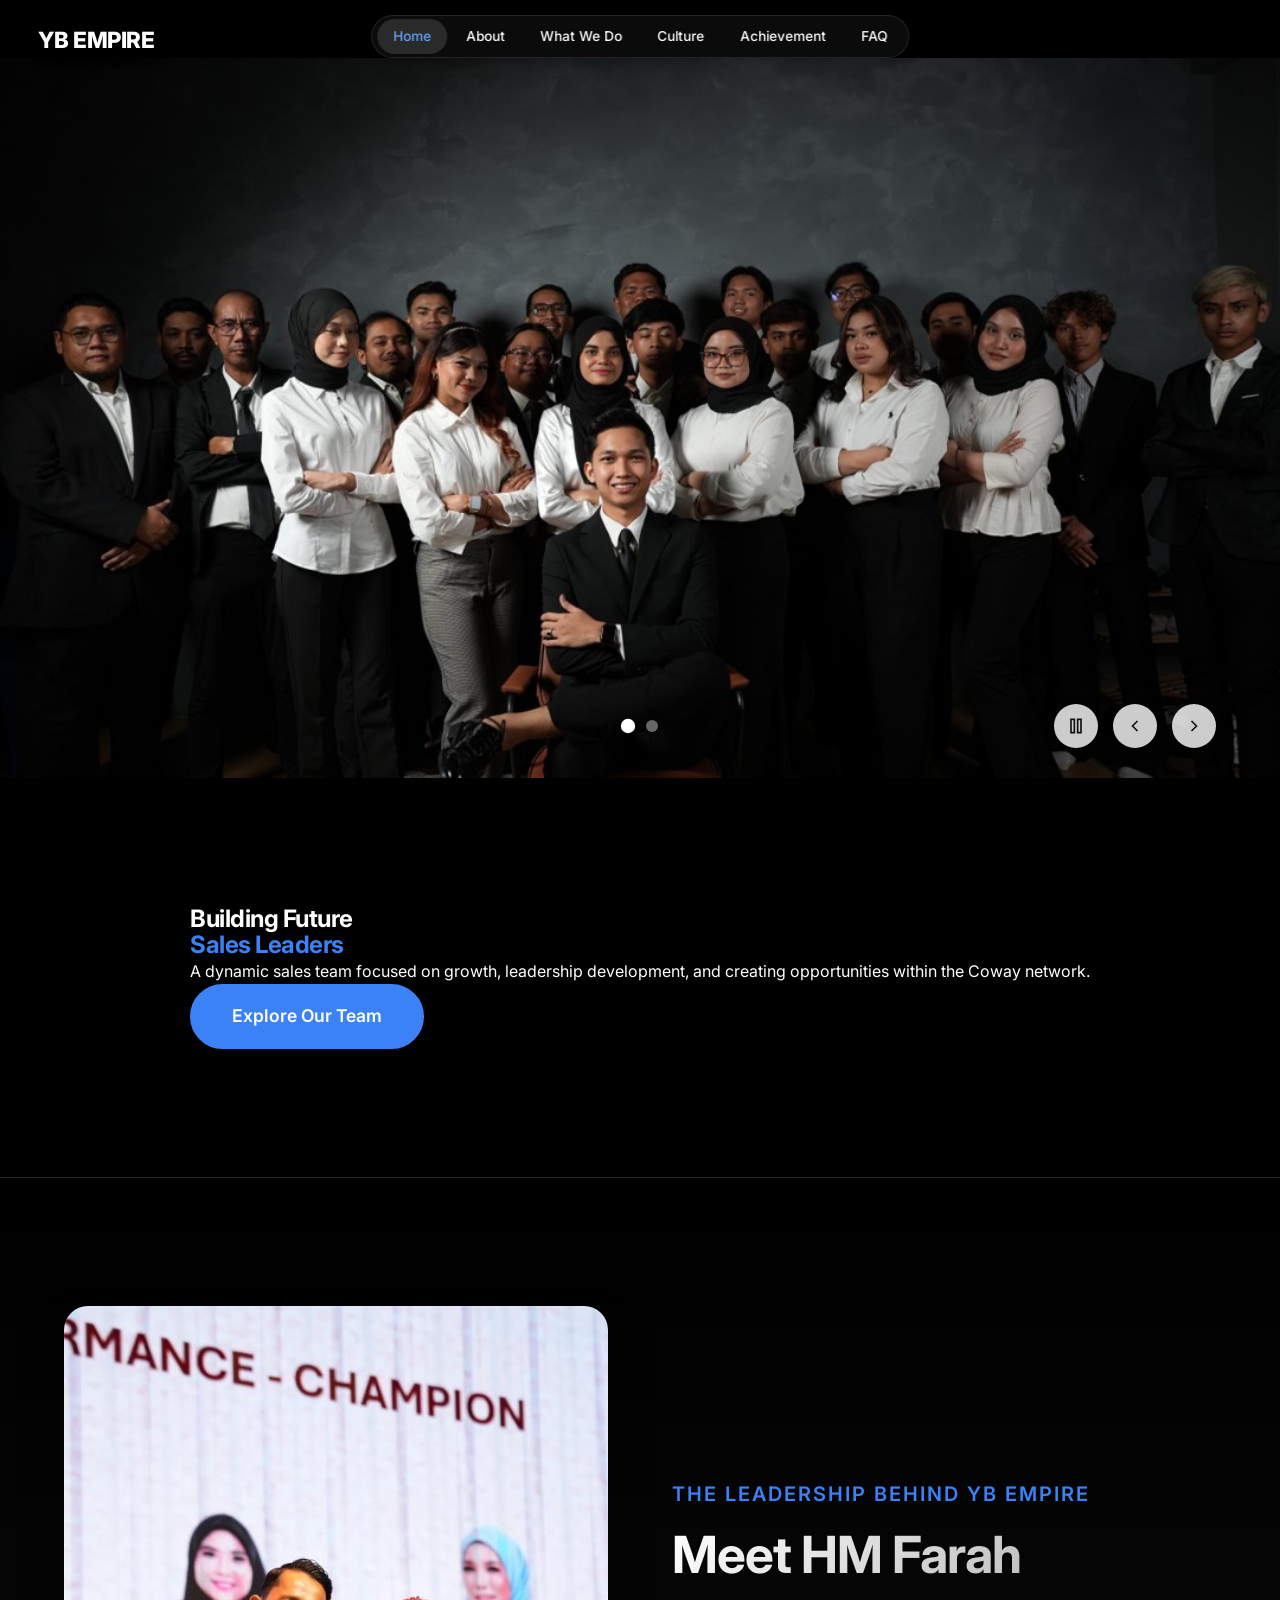
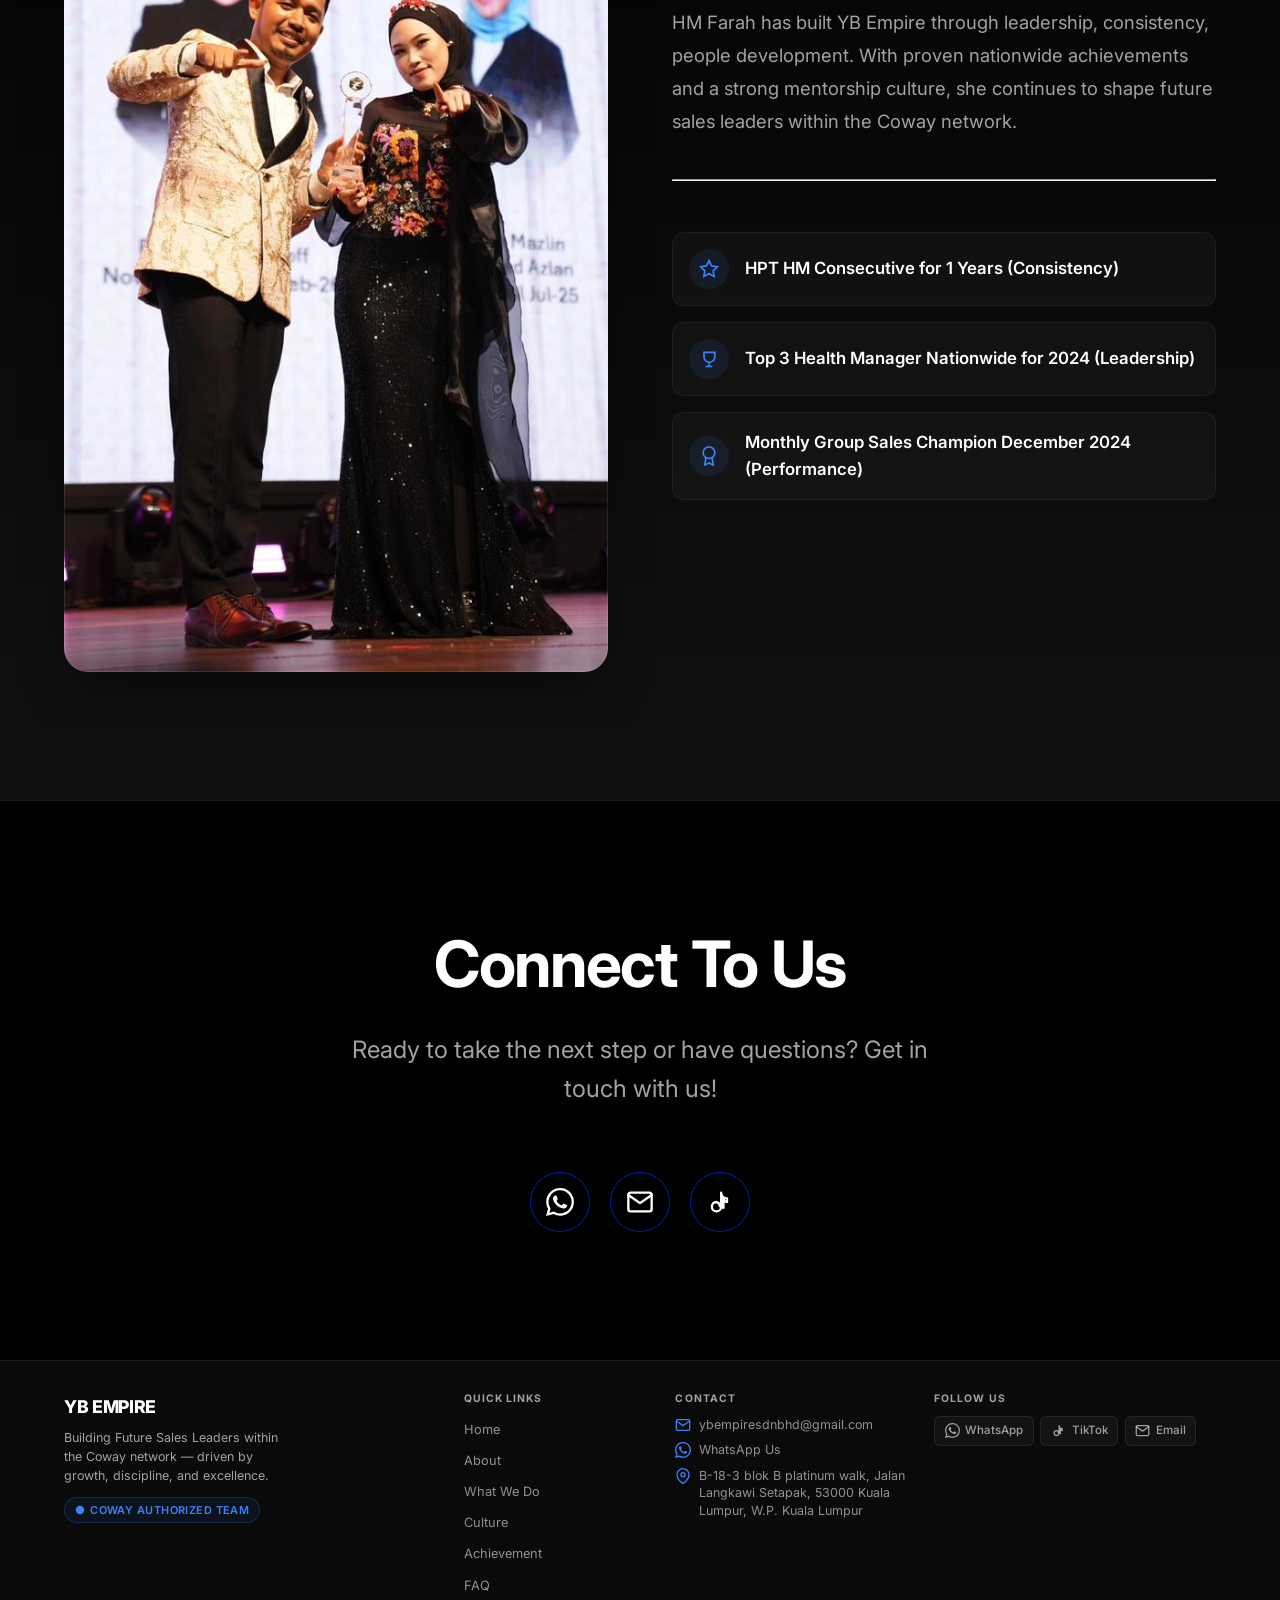
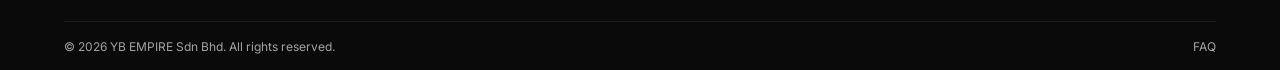
==== commit 9eb626ee: "responsive" ====
--- a/index.html
+++ b/index.html
@@ -63,8 +63,8 @@
     <!-- SECTION 2 – HERO CONTENT -->
     <section class="hero-text-section section-padding" style="background-color: var(--color-bg);">
         <div class="container hero-content">
-            <h1 class="reveal-up" style="font-size: clamp(3.5rem, 8vw, 6.5rem); margin-bottom: 1.5rem; line-height: 1.1; font-weight: 700; letter-spacing: -0.02em;">Building Future <br><span class="text-accent">Sales Leaders</span></h1>
-            <p class="subheadline reveal-up delay-1" style="font-size: clamp(1.2rem, 2.5vw, 1.8rem); color: var(--color-text-muted); margin-bottom: 2.5rem; max-width: 700px; line-height: 1.4;">
+            <h1 class="reveal-up">Building Future <br><span class="text-accent">Sales Leaders</span></h1>
+            <p class="subheadline reveal-up delay-1">
                 A dynamic sales team focused on growth, leadership development, and creating opportunities within the Coway network.
             </p>
             <div class="hero-actions reveal-up delay-2">
--- a/styles.css
+++ b/styles.css
@@ -497,7 +497,7 @@
     width: 100%;
     padding: 2rem 1.5rem;
     background: linear-gradient(to top, rgba(0, 0, 0, 0.8), transparent);
-    color: white;
+    color: #ffffff;
     font-weight: 600;
     font-size: 1.2rem;
     transform: translateY(20px);
@@ -1664,4 +1664,27 @@
     font-weight: 600;
     color: var(--color-text-white);
     font-size: 1.05rem;
+}
+
+/* =========================================
+   GLOBAL MOBILE RESPONSIVENESS FIXES
+   ========================================= */
+@media (max-width: 768px) {
+    :root {
+        --space-md: 1.5rem;
+        --space-lg: 2.5rem;
+        --space-xl: 4rem;
+    }
+    
+    .section-title {
+        font-size: 2.2rem;
+    }
+
+    .hero .subheadline {
+        font-size: 1.2rem;
+    }
+
+    .lead-text {
+        font-size: 1.1rem;
+    }
 }
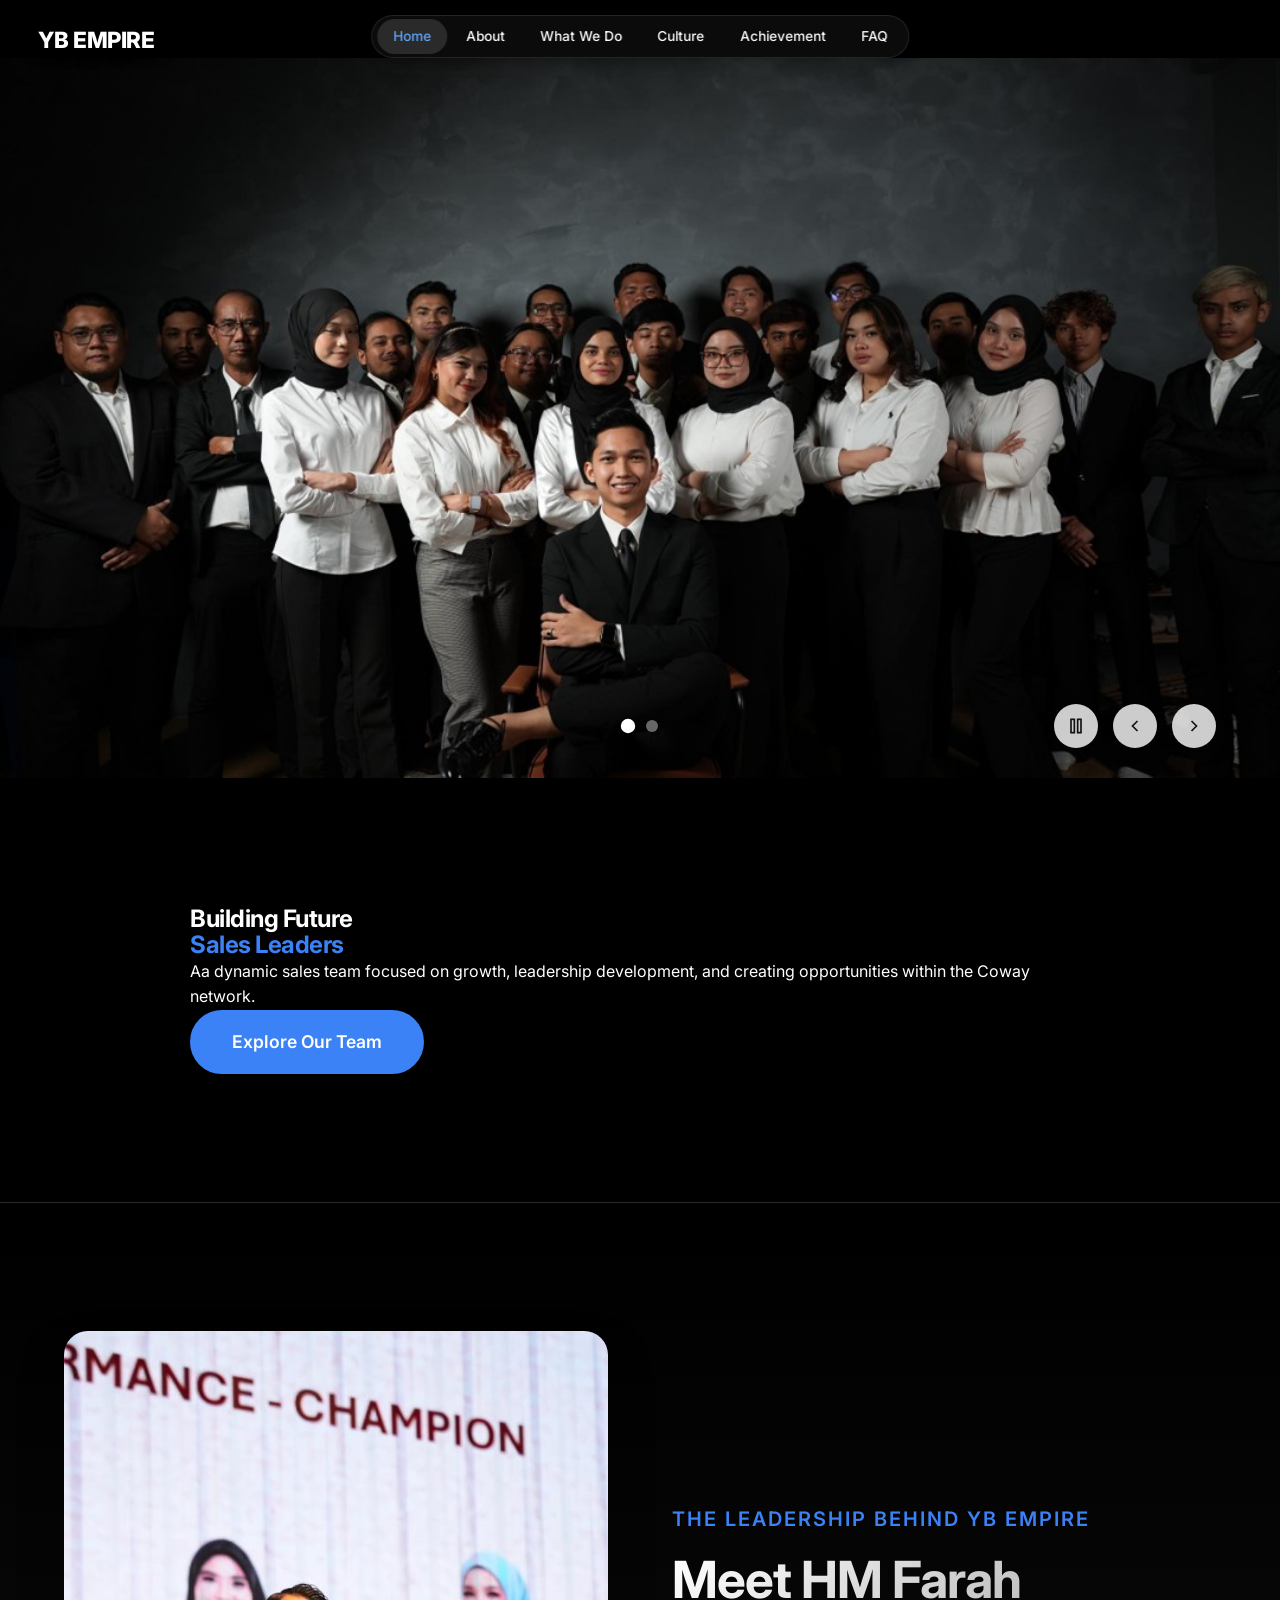
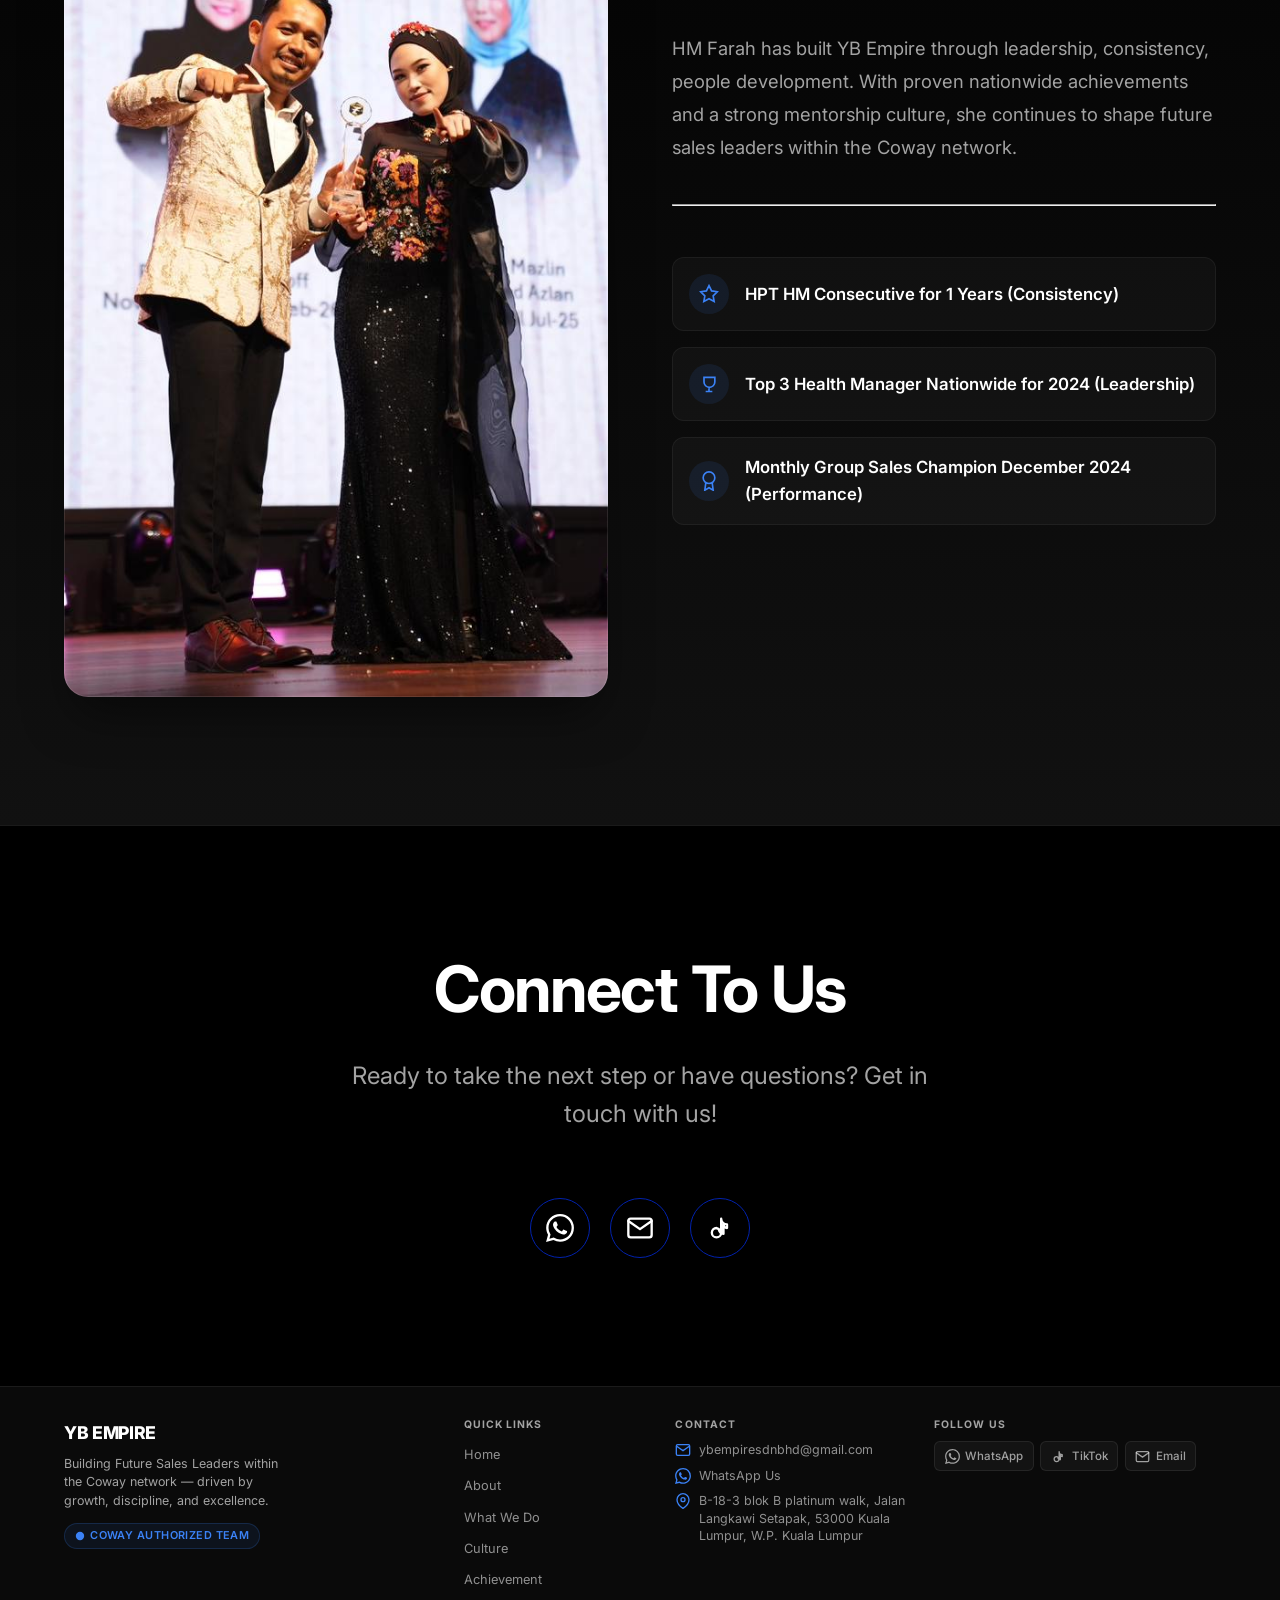
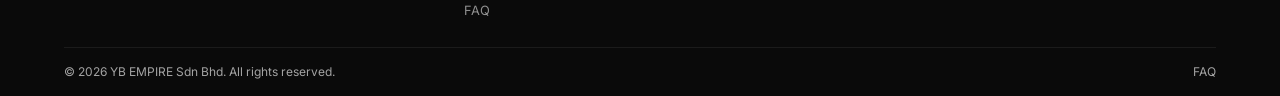
==== commit 79707b92: "test" ====
--- a/index.html
+++ b/index.html
@@ -65,7 +65,7 @@
         <div class="container hero-content">
             <h1 class="reveal-up">Building Future <br><span class="text-accent">Sales Leaders</span></h1>
             <p class="subheadline reveal-up delay-1">
-                A dynamic sales team focused on growth, leadership development, and creating opportunities within the Coway network.
+                Aa dynamic sales team focused on growth, leadership development, and creating opportunities within the Coway network.
             </p>
             <div class="hero-actions reveal-up delay-2">
                 <a href="about.html" class="btn btn-primary" style="padding: 1rem 2.5rem; font-size: 1.1rem;">Explore Our Team</a>
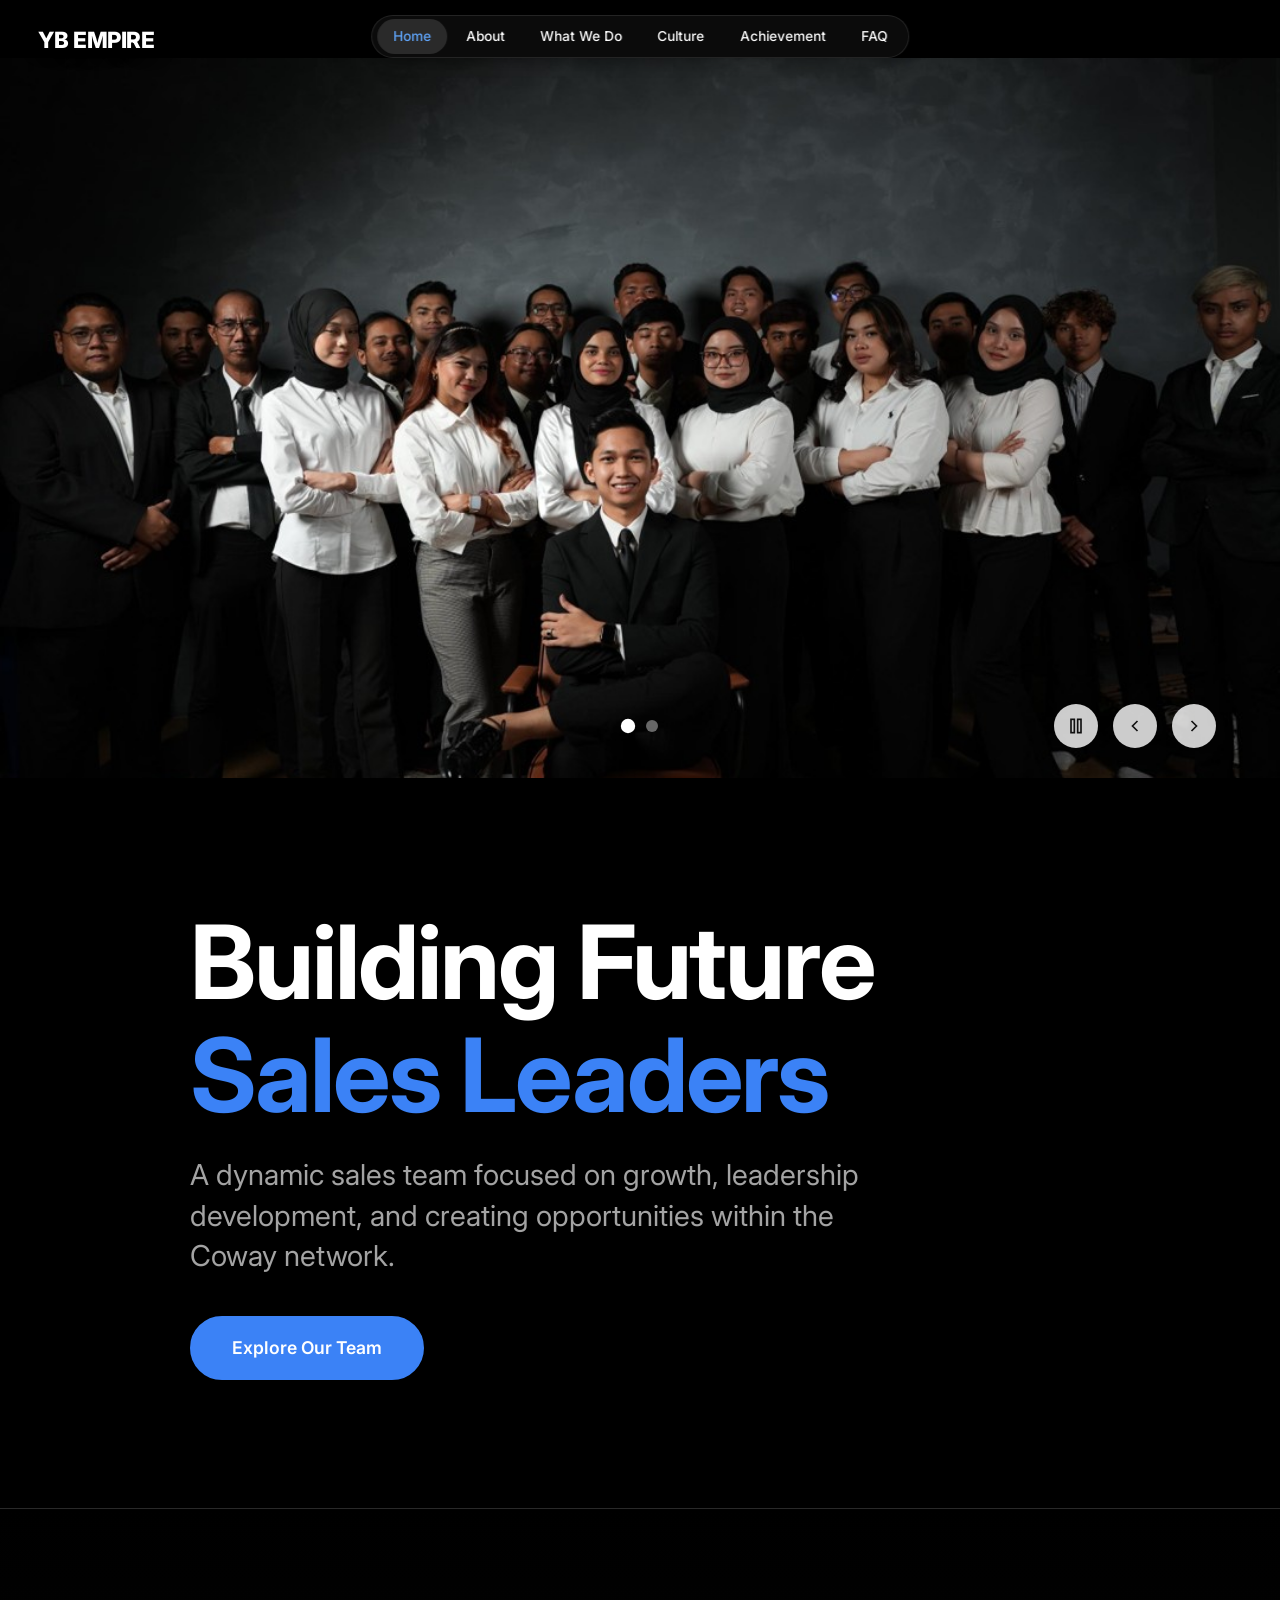
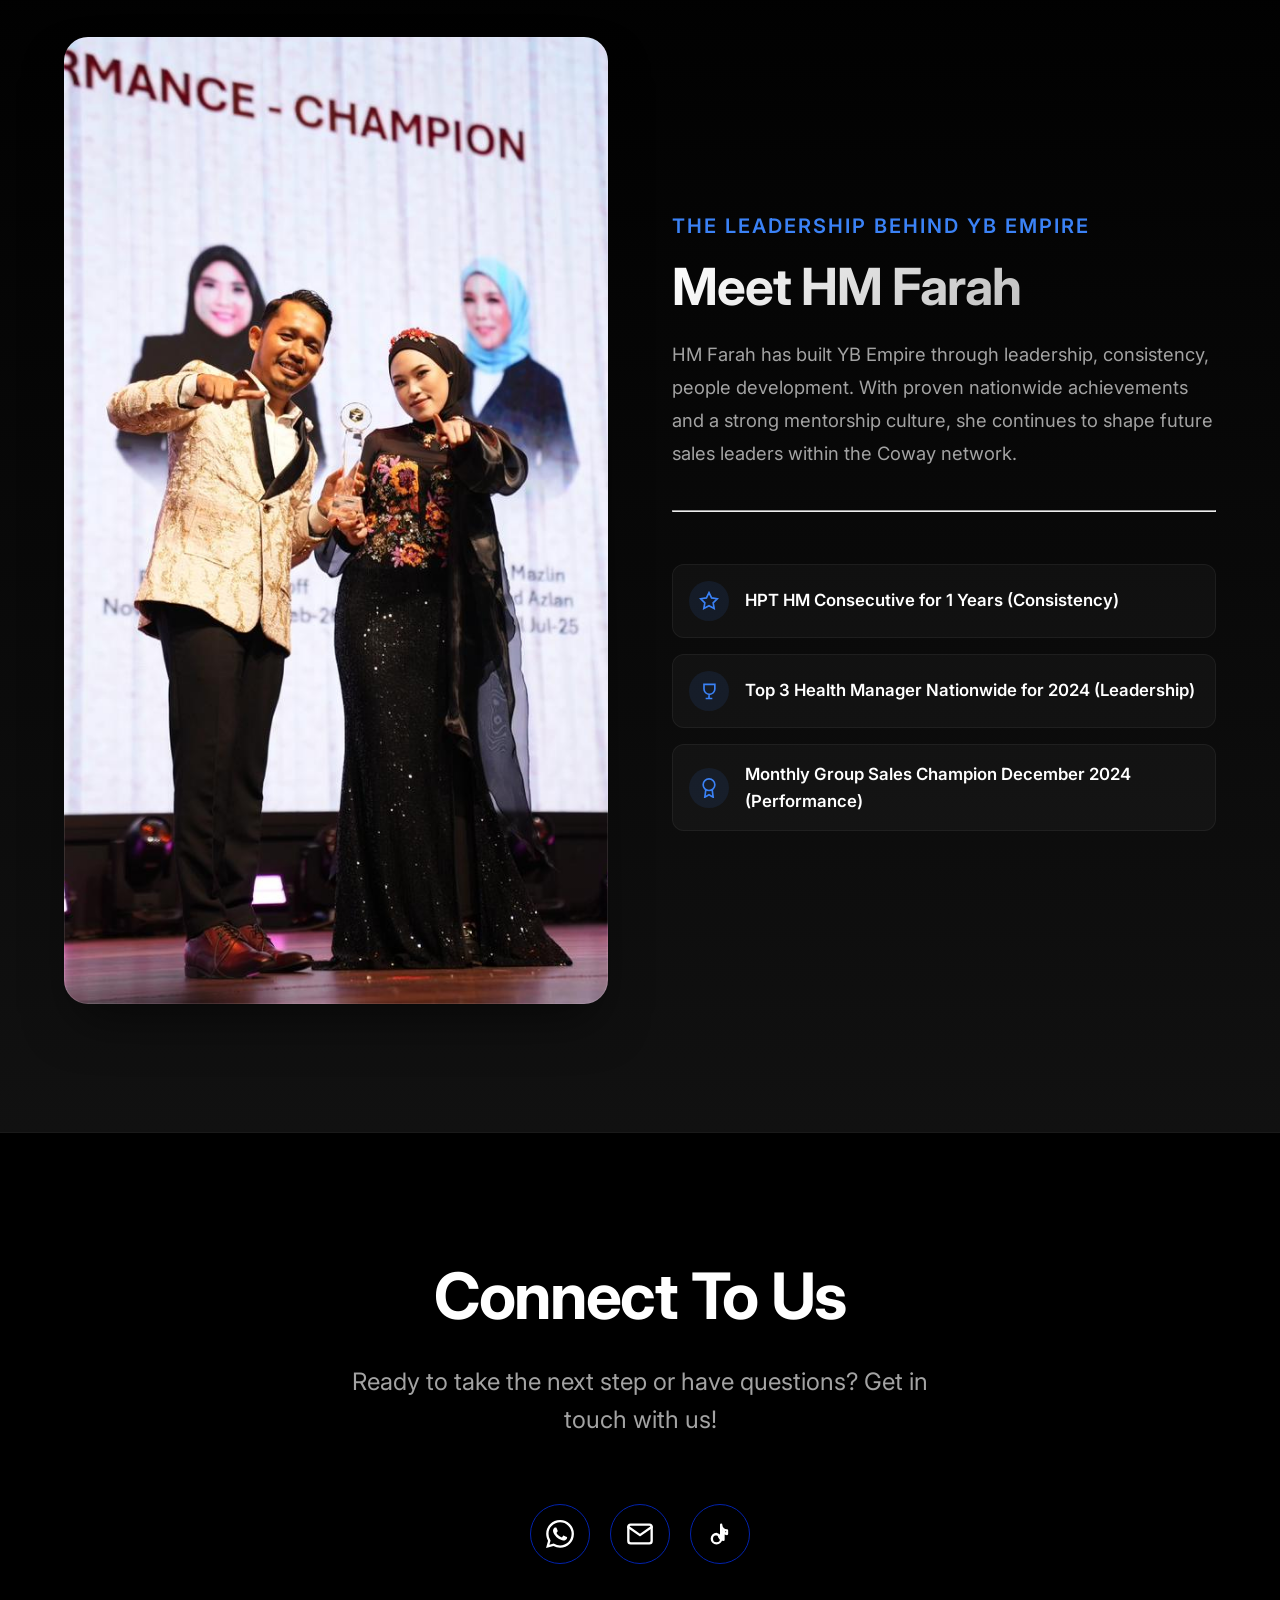
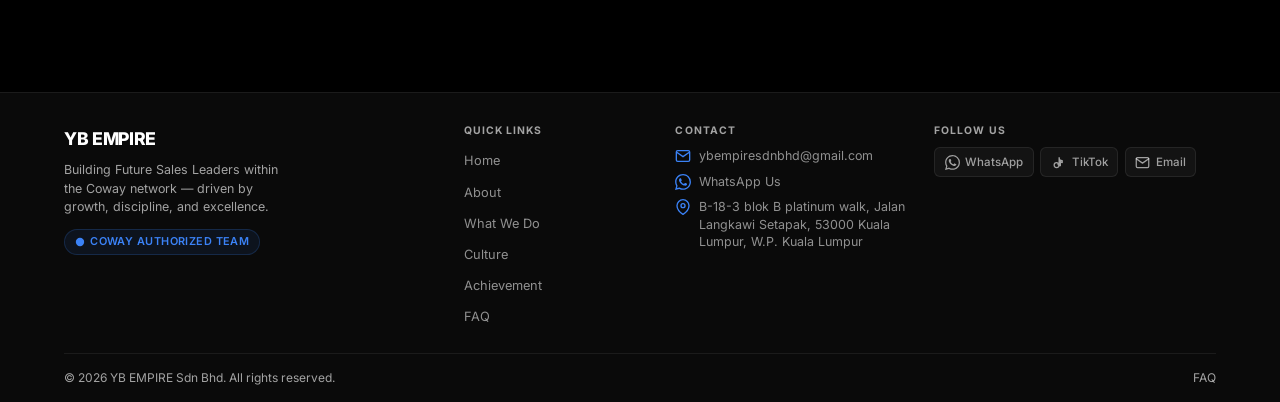
==== commit 9fbee82e: "responsive 2" ====
--- a/index.html
+++ b/index.html
@@ -32,7 +32,7 @@
     </header>
 
     <!-- SECTION 1 – PHOTO SLIDER -->
-    <section class="hero photo-slider" id="hero" style="min-height: 80vh;">
+    <section class="hero photo-slider" id="hero">
         <div class="hero-bg">
             <img src="assets/images/background1.jpg" class="slider-image active" alt="Slide 1">
             <img src="assets/images/background2.jpg" class="slider-image" alt="Slide 2">
@@ -65,7 +65,7 @@
         <div class="container hero-content">
             <h1 class="reveal-up">Building Future <br><span class="text-accent">Sales Leaders</span></h1>
             <p class="subheadline reveal-up delay-1">
-                Aa dynamic sales team focused on growth, leadership development, and creating opportunities within the Coway network.
+                A dynamic sales team focused on growth, leadership development, and creating opportunities within the Coway network.
             </p>
             <div class="hero-actions reveal-up delay-2">
                 <a href="about.html" class="btn btn-primary" style="padding: 1rem 2.5rem; font-size: 1.1rem;">Explore Our Team</a>
--- a/styles.css
+++ b/styles.css
@@ -332,13 +332,13 @@
     max-width: 900px;
 }
 
-.hero h1 {
+.hero-content h1 {
     font-size: clamp(3.5rem, 8vw, 6.5rem);
     margin-bottom: 1.5rem;
     color: var(--color-text);
 }
 
-.hero .subheadline {
+.hero-content .subheadline {
     font-size: clamp(1.2rem, 2.5vw, 1.8rem);
     color: var(--color-text-muted);
     margin-bottom: 2.5rem;
@@ -1113,8 +1113,10 @@
         z-index: 1003;
         width: 50px;
         height: 50px;
-        background-color: var(--color-bg-light);
-        border: 1px solid rgba(0, 0, 0, 0.1);
+        background-color: rgba(17, 17, 17, 0.85);
+        backdrop-filter: blur(10px);
+        -webkit-backdrop-filter: blur(10px);
+        border: 1px solid rgba(255, 255, 255, 0.1);
         border-radius: 50%;
         flex-direction: column;
         justify-content: center;
@@ -1152,7 +1154,7 @@
         /* fully offscreen */
         width: 100vw;
         height: 100vh;
-        background-color: rgba(245, 244, 239, 0.98);
+        background-color: rgba(10, 10, 10, 0.95);
         backdrop-filter: blur(10px);
         -webkit-backdrop-filter: blur(10px);
         display: flex;
@@ -1183,7 +1185,7 @@
         background-color: transparent;
     }
 
-    .hero h1 {
+    .hero-content h1 {
         font-size: 3rem;
     }
 
@@ -1412,10 +1414,18 @@
 @media (max-width: 768px) {
     .modal-body {
         flex-direction: column;
+        flex-wrap: nowrap;
         gap: 1.5rem;
         max-height: 80vh;
         overflow-y: auto;
+        overflow-x: hidden;
         padding-right: 10px;
+    }
+
+    .modal-image, 
+    .modal-text {
+        flex: 1 1 auto;
+        width: 100%;
     }
 
     .close-modal {
@@ -1680,11 +1690,21 @@
         font-size: 2.2rem;
     }
 
-    .hero .subheadline {
+    .hero-content .subheadline {
         font-size: 1.2rem;
     }
 
     .lead-text {
         font-size: 1.1rem;
     }
+
+    .hero.photo-slider {
+        min-height: 40vh;
+        height: 40vh;
+    }
+}
+
+/* Default photo-slider height for desktop */
+.hero.photo-slider {
+    min-height: 80vh;
 }
